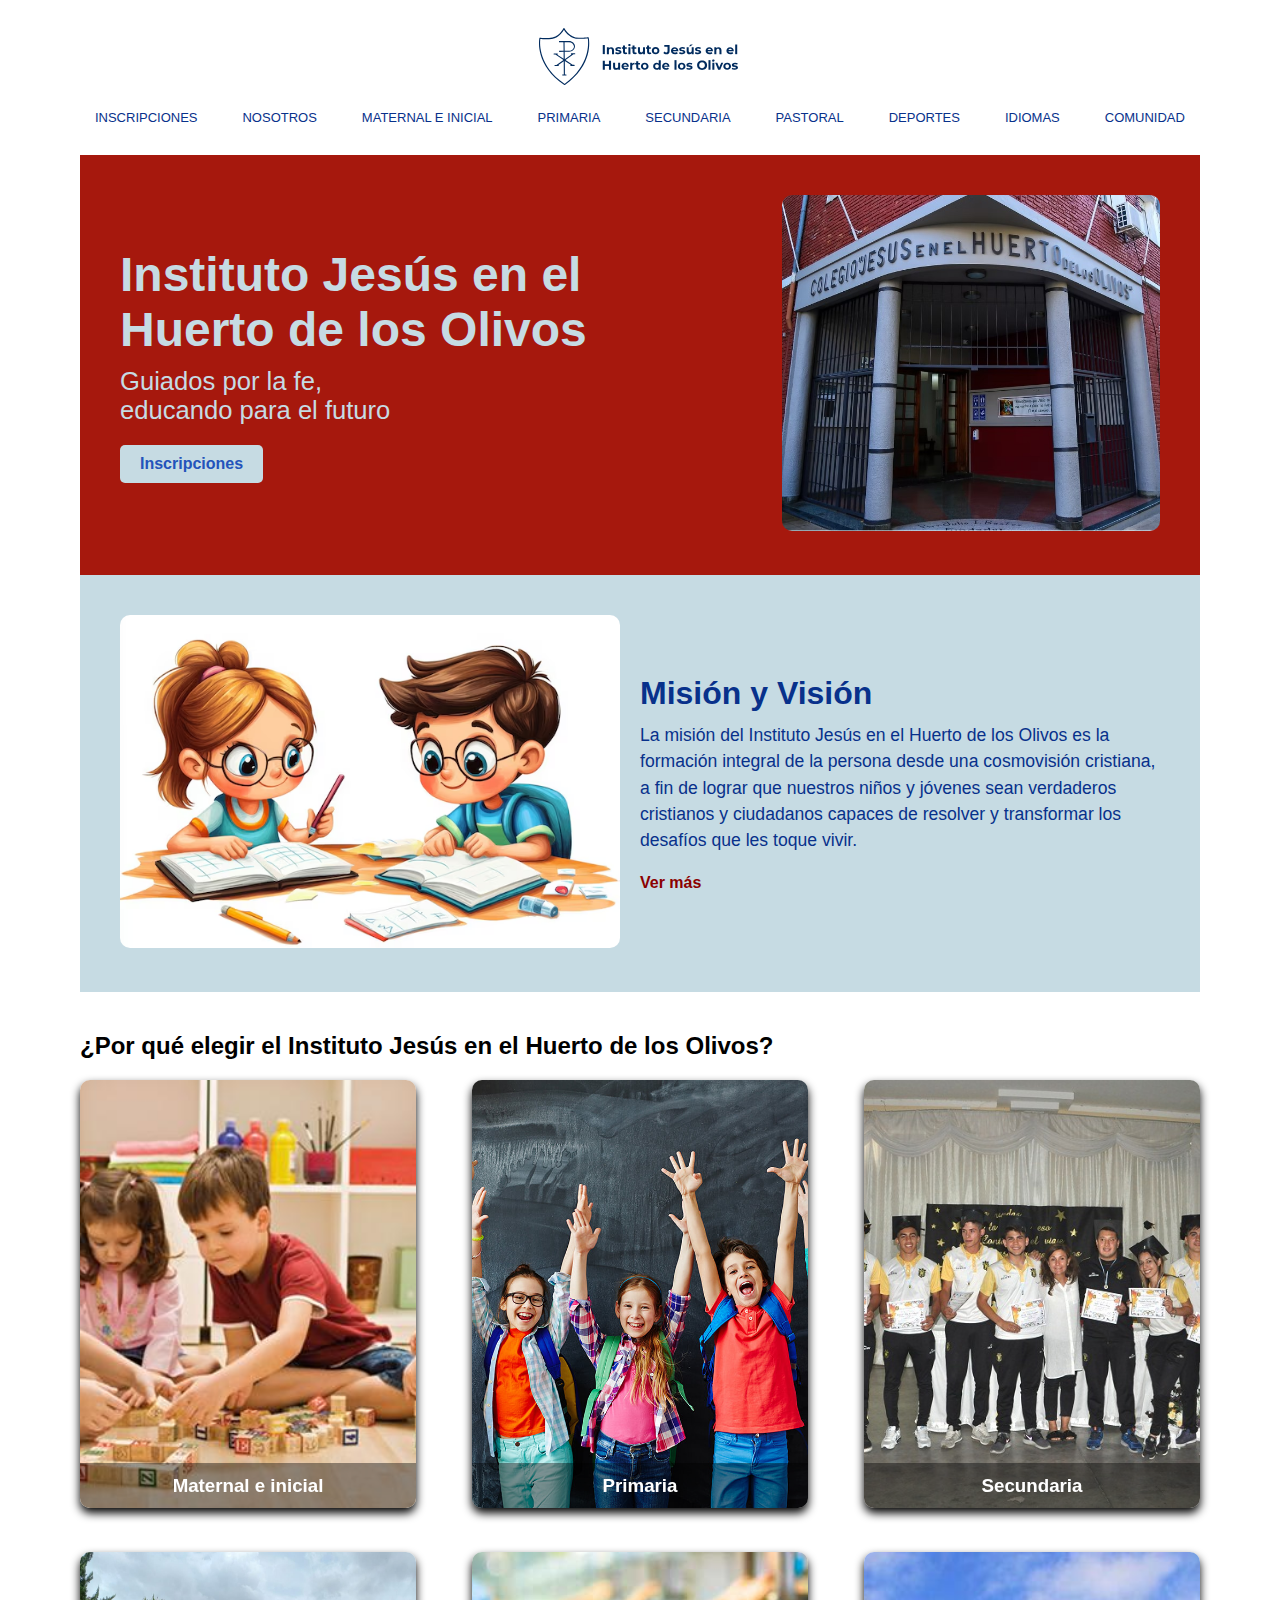
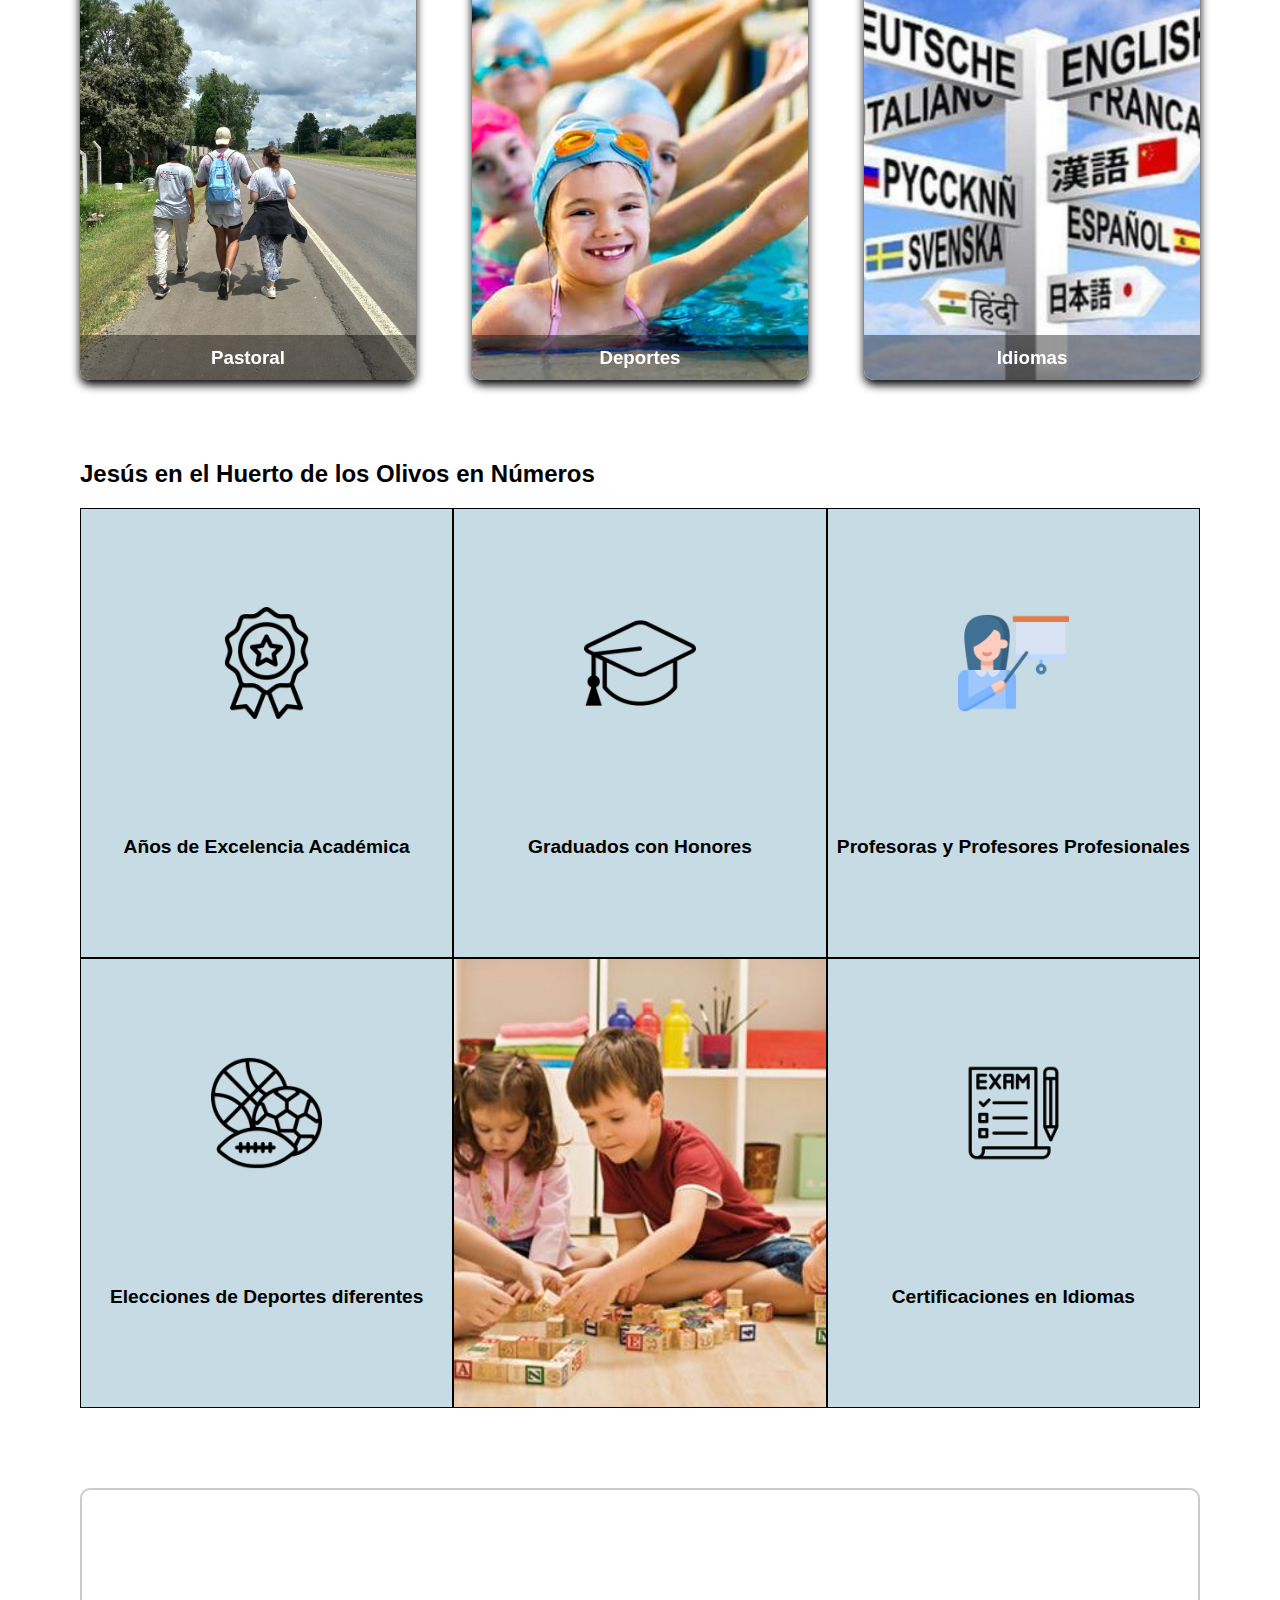
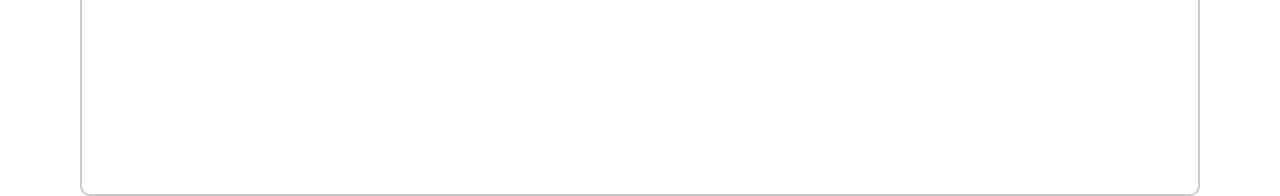
==== index.html @ 58299e85 "primer commit" ====
<!DOCTYPE html>
<html lang="en">
<head>
    <meta charset="UTF-8">
    <meta name="viewport" content="width=device-width, initial-scale=1.0">
    <title>Instituto JHO</title>
    <link rel="stylesheet" href="style.css">
</head>
<body>
    <header class="navbar">
        <div class="navbar__img">
            <img src="./img/jho_img.png" alt="Logo del instituto">
        </div>
        <ul class="navbar__list">
            <li class="navbar__item">Inscripciones</li>
            <li class="navbar__item">Nosotros</li>
            <li class="navbar__item">Maternal e Inicial</li>
            <li class="navbar__item">Primaria</li>
            <li class="navbar__item">Secundaria</li>
            <li class="navbar__item">Pastoral</li>
            <li class="navbar__item">Deportes</li>
            <li class="navbar__item">Idiomas</li>
            <li class="navbar__item">Comunidad</li>
        </ul>
    </header>

    <section class="presentacion">
        <div class="presentacion__contenido">
            <h1>Instituto Jesús en el Huerto de los Olivos</h1>
            <p>Guiados por la fe,
educando para el futuro</p>
            <button class="cta-button">Inscripciones</button>
        </div>
        <div class="presentacion__imagen">
            <img src="./img/esquina.jpg" alt="Entrada del instituto">
        </div>
    </section>

    <section class="mision-vision">
        <div class="mision-vision__imagen">
            <img src="./img/dos-ninos-estudiando-juntos-escritorio_1280516-40991.jpg" alt="Niños estudiando">
        </div>
        <div class="mision-vision__contenido">
            <h2>Misión y Visión</h2>
            <p>
                La misión del Instituto Jesús en el Huerto de los Olivos es la formación integral de la persona desde una cosmovisión cristiana, 
                a fin de lograr que nuestros niños y jóvenes sean verdaderos cristianos y ciudadanos capaces de resolver y transformar los desafíos 
                que les toque vivir.
            </p>
            <a href="#" class="cta-link">Ver más</a>
        </div>
    </section>

<section id="secciones">
    <h2>¿Por qué elegir el Instituto Jesús en el Huerto de los Olivos?</h2>
    <div class="grid">
        <div class="card">  
            <div class="face front"> 
                <img src="./img/ninos-jugando-1.jpg" alt="">
                <h3>Maternal e inicial</h3>
            </div>
            <div class="face back">
                <h3>Maternal e inicial</h3>
                <p>Nuestro objetivo es brindar oportunidades para el inicio del  desarrollo de  las capacidades individuales en cada uno de nuestros alumnos a partir de sus propias fortalezas y de la construcción del vínculo.</p>
                <div class="link_categorias">
                    <a href="#">Ver mas...</a>
                </div>
            </div>

        </div>
        <div class="card">
            <div class="face front"> 
                <img src="./img/chicos_primaria.png" alt="">
                <h3>Primaria</h3>
            </div>
            <div class="face back">
                <h3>Primaria</h3>
                <p>En esta etapa continuamos brindando una formación integral en la que los alumnos desarrollan habilidades específicas de la edad para avanzar en aprendizajes académicos, vivenciar los valores cristianos y crecer en habilidades sociales inherentes a una escuela inclusiva.</p>
                <div class="link_categorias">
                    <a href="#">Ver mas...</a>
                </div>
            </div>
            
        </div>
        <div class="card">
            <div class="face front"> 
                <img src="./img/chicos_secundaria.jpg" alt="">
                <h3>Secundaria</h3>
            </div>
            <div class="face back">
                <h3>Secundaria</h3>
                <p>Para alcanzar nuestro perfil de egresado desarrollamos en ellos competencias y habilidades socioemocionales que les permitan</p>
                <div class="link_categorias">
                    <a href="#">Ver mas...</a>
                </div>
            </div>
            
        </div>
        <div class="card">
            <div class="face front"> 
                <img src="./img/pastoral.jpg" alt="">
                <h3>Pastoral</h3>
            </div>
            <div class="face back">
                <h3>Pastoral</h3>
                <p>Creemos en un Colegio en clave Pastoral, esto significa que todo lo que realizamos en nuestra escuela está atravesado por una visión cristiana, dándole auténtica identidad evangelizadora, centrada en la persona de Jesús.</p>
                <div class="link_categorias">
                    <a href="#">Ver mas...</a>
                </div>
            </div>
            
        </div>
        <div class="card">
            <div class="face front"> 
                <img src="./img/natacion-ninos.jpg" alt="">
                <h3>Deportes</h3>
            </div>
            <div class="face back">
                <h3>Deportes</h3>
                <p>Habilidad motriz,
                    sano crecimiento, 
                    juego en equipo, 
                    valores deportivos y 
                    pensamiento estratégico, 
                    son parte de nuestra esencia, 
                    descubrilos…</p>
                    <div class="link_categorias">
                        <a href="#">Ver mas...</a>
                    </div>
            </div>
            
        </div>
        <div class="card">
            <div class="face front"> 
                <img src="./img/idiomas.jpg" alt="">
                <h3>Idiomas</h3>
            </div>
            <div class="face back">
                <h3>Idiomas</h3>
                <p>Conocé los diferentes idiomas y examenes para los que nos preparamos</p>
                <div class="link_categorias">
                    <a href="#">Ver mas...</a>
                </div>
            </div>
        </div>
</div>
</section>
<section class="en_numeros">
  <h2>Jesús en el Huerto de los Olivos en Números</h2>
    <div class="grid" id="grid__enNumeros">
        <div class="card enNumeros">
            <img src="./img/badge.png" alt="">
            <div class="contador_cantidad" data-cantidad-total="64">0</div>
            <p>Años de Excelencia Académica </p>
        </div>
        <div class="card enNumeros">
            <img src="./img/graduation-cap.png" alt="">
            <div class="contador_cantidad" data-cantidad-total="500">0</div>
            <p>Graduados con Honores</p>
        </div>
        <div class="card enNumeros">
            <img src="./img/female.png" alt="">
            <div class="contador_cantidad" data-cantidad-total="250">0</div>
            <p>Profesoras y Profesores Profesionales</p>
        </div>
        <div class="card enNumeros">
            <img src="./img/sports.png" alt="">
            <div class="contador_cantidad" data-cantidad-total="10">0</div>
            <p>Elecciones de Deportes diferentes</p>
        </div>
        <div class="card enNumeros">
            <img src="./img/ninos-jugando-1.jpg" alt="">
            <div class="contador_cantidad" data-cantidad-total="">0</div>
            <p></p>
        </div>
        <div class="card enNumeros">
            <img src="./img/exam.png" alt="">
            <div class="contador_cantidad" data-cantidad-total="7">0</div>
            <p>Certificaciones en Idiomas</p>
        </div>
    </div>
</section>
<section class="mapa">
    <div class="mapa__contenedor">
        <iframe 
        src="https://www.google.com/maps/embed?pb=!1m18!1m12!1m3!1d52614.11321780912!2d-58.591672258380136!3d-34.49319674685869!2m3!1f0!2f0!3f0!3m2!1i1024!2i768!4f13.1!3m3!1m2!1s0x95bcb13f97c48e1d%3A0x1fcf5f8fe3c28c0!2sInstituto%20Jes%C3%BAs%20en%20el%20Huerto%20de%20los%20Olivos!5e0!3m2!1ses!2sar!4v1733428138105!5m2!1ses!2sar&z=18" 
        width="600" 
        height="450" 
        style="border:0;" 
        allowfullscreen="" 
        loading="lazy" 
        referrerpolicy="no-referrer-when-downgrade">
    </iframe>
    
    </div>
</section>

<script src="script.js"></script>
</body>
</html>
---- style.css ----
/* Reset básico */
* {
    margin: 0;
    padding: 0;
    box-sizing: border-box;
}

html, body {
    font-family: Arial, sans-serif;
    width: 100%;
    height: 100%;
    padding: 10px 40px;
    background-color: white;
}

/* Navbar */
.navbar {
    display: flex;
    flex-direction: column;
}

.navbar__img{
    display: flex;
    align-items: center;
    justify-content: center;
}

.navbar__img img {
    max-width: 100%;
}

.navbar__list {
    display: flex;
    gap: 30px;
    list-style: none;
    margin-top: 10px;
    margin-bottom: 30px;
    justify-content:space-evenly;
}

.navbar__item {
    text-transform: uppercase;
    color: #08318b;
    cursor: pointer;
    font-weight: lighter;
    font-size: small;
}

/* Sección Presentación */
.presentacion {
    display: flex;
    align-items: center;
    text-wrap: pretty;
    justify-content: space-between;
    background-color: #a6180d; /* Rojo oscuro */
    color: #c6dbe3;
    padding: 40px;
    gap: 15%;
}

.presentacion__contenido {
    max-width: 50%;
    text-align: left;
}

.presentacion h1 {
    font-size: 3rem;
    margin-bottom: 10px;
}

.presentacion p {
    font-size: 1.6rem;
    margin-bottom: 20px;
    white-space: pre;
}

.cta-button {
    background-color: #c6dbe3;
    color: #2353bb;
    border: none;
    padding: 10px 20px;
    font-size: 1rem;
    font-weight:bolder;
    cursor: pointer;
    border-radius: 5px;
}

.presentacion__imagen img {
    max-width: 100%;
    height: auto;
    border-radius: 10px;
}

/* Sección Misión y Visión */
.mision-vision {
    display: flex;
    align-items: center;
    justify-content: space-between;
    background-color: #c6dbe3; /* Azul claro */
    padding: 40px;
    gap: 20px;
}

.mision-vision__imagen img {
    max-width: 100%;
    height: auto;
    border-radius: 10px;
}

.mision-vision__contenido {
    max-width: 50%;
    color: #08318b;
    text-align: left;
}

.mision-vision h2 {
    font-size: 2rem;
    margin-bottom: 10px;
}

.mision-vision p {
    font-size: 1.1rem;
    line-height: 1.5;
    margin-bottom: 20px;
}

.cta-link {
    color: #8b0000;
    text-decoration: none;
    font-weight: bold;
}



/*vamos a las secciones*/



#secciones{
    margin-top: 40px;
}
.grid{
    margin-top: 20px;
    display: grid;
    width: 100%;
    height: 100vh;
    grid-template-columns: 1fr 1fr 1fr;
    grid-template-rows: 1fr 1fr;
    gap: 5%;
    margin-bottom: 80px;
}
.card{
    position: relative;
    display: flex;
    flex-direction: column;
    justify-content: center;
    align-items: center;
    text-align: start;
    color: white;
    font-weight: bolder;
    gap: 4%;
}
.card .face{
    position: absolute;
    width: 100%;
    height: 100%;
    backface-visibility: hidden;
    border-radius: 10px;
    overflow: hidden;
    transition: .5s;
}
.card .front{
    transform: perspective(600px) rotateY(0deg);
    box-shadow: 0 5px 10px #000;
}

.card .front img{
    position: absolute;
    width: 100%;
    height: 100%;
    object-fit: cover;
}

.card .front h3{
    position: absolute;
    bottom: 0;
    width: 100%;
    height: 45px;
    line-height: 45px;
    color: #fff;
    background: rgba(0,0,0,.4);
    text-align: center;

}
.card .back{
    transform: perspective(600px) rotateY(180deg);
    background: #a6180d;
    padding: 15px;
    color: #f3f3f3;
    display: flex;
    flex-direction: column;
    justify-content: space-between;
    text-align: center;
    box-shadow: 0 5px 10px #000;
}

.card .back h3 {
    font-size: 30px;
    margin-top: 20px;
    letter-spacing: 2px;
}

.card .back p {
    letter-spacing: 1px;
} 

.card .back .link_categorias {
    border-top: solid 1px #f3f3f3;
    height: 50px;
    line-height: 50px;
}

.card .back .link_categorias a {
    color: #f3f3f3;
}

.card:hover .front {
    transform: perspective(600px) rotateY(180deg);
}

.card:hover .back {
    transform: perspective(600px) rotateY(360deg);
}




/*En Numeros*/



#grid__enNumeros{
    gap: 0;
}
.enNumeros{
    background-color:#c6dbe3;
    border: #000 solid 1px;
    text-align: center;
    color: black;
}
.enNumeros img{
 width: 30%;
}
.enNumeros div{
    font-size: 450%;
    font-weight: bolder;
}

.enNumeros p{
    font-size: 120%;
}
.enNumeros:nth-child(5) img{
    position: absolute;
    width: 100%;
    height: 100%;
    object-fit: cover;
}
.enNumeros:nth-child(5) div{
 display: none;
}

@keyframes aparecer{
    0%{
        opacity: 0;
        transform: translateY(100px);
    }
    100%{
        opacity: 1;
        transform: translateY(0);
    }
}
/* Oculta los elementos inicialmente */
.ocultar {
    opacity: 0;
    transform: translateY(50px);
    transition: opacity 0.5s ease, transform 0.5s ease;
}

/* Clase para activar la animación */
.animar {
    opacity: 1;
    transform: translateY(0);
}



/*UBICACION


*/
.mapa {
    text-align: center;
    margin: 50px 0;
}

.mapa__contenedor {
    width: 100%;
    margin: 0 auto;
    border: 2px solid #ccc; /* Bordes para mejor apariencia */
    border-radius: 10px; /* Bordes redondeados */
    overflow: hidden; /* Esconde partes fuera del marco */
}

.mapa__contenedor iframe {
    width: 100%; /* El iframe ocupa todo el ancho */
    height: 300px; /* Altura fija */
    border: none; /* Sin bordes adicionales */
}
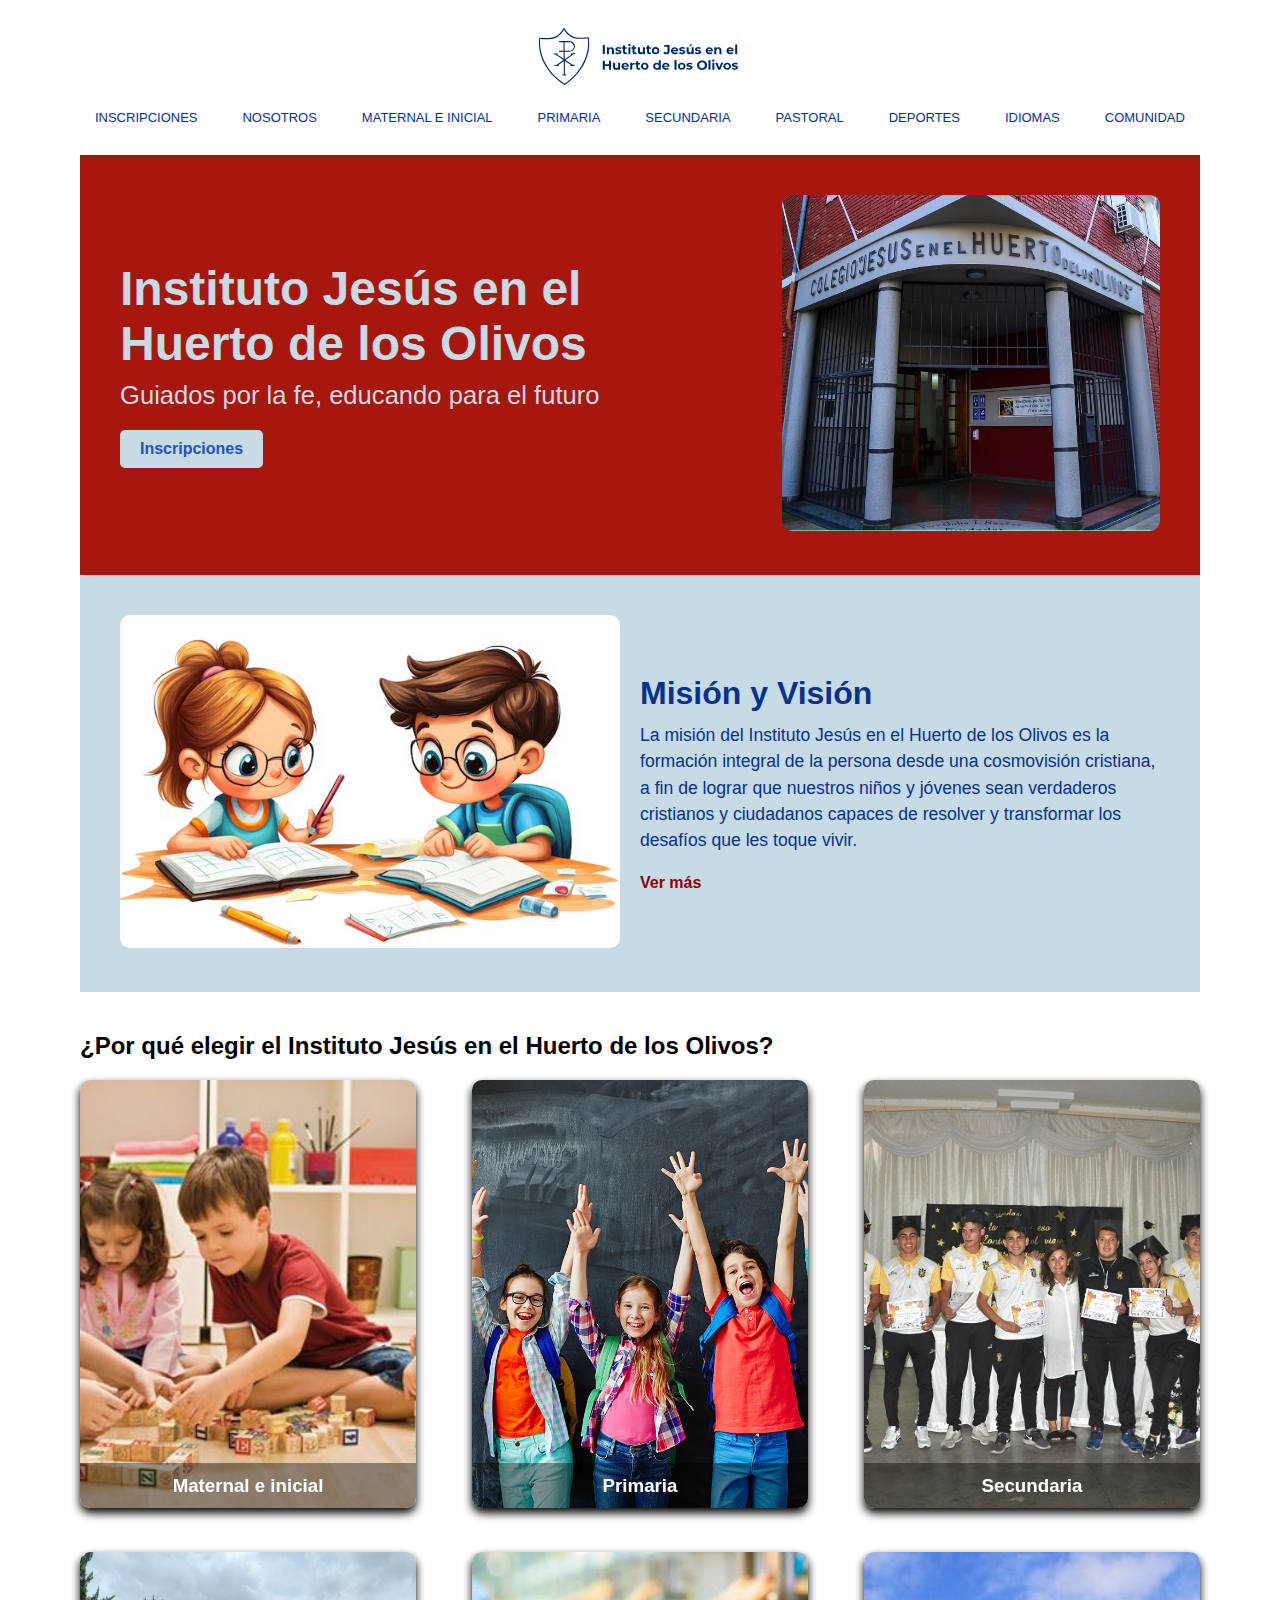
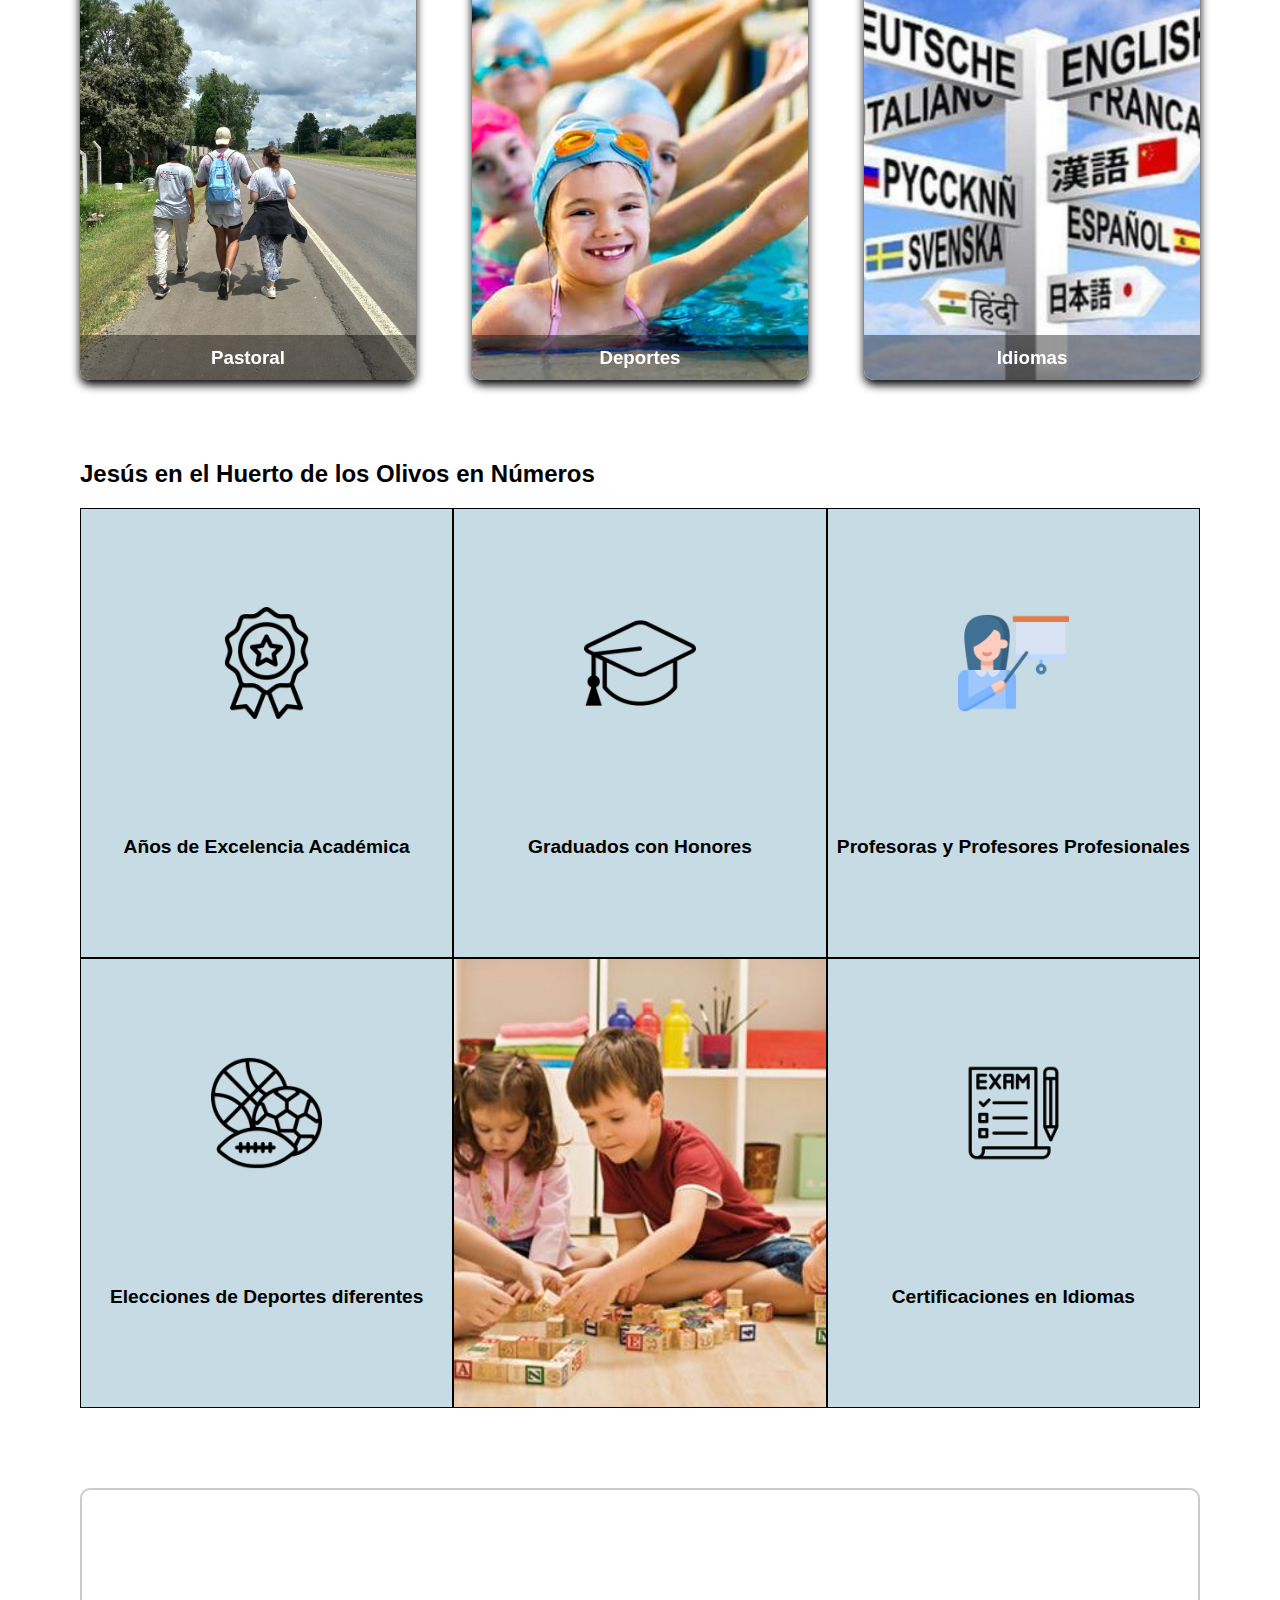
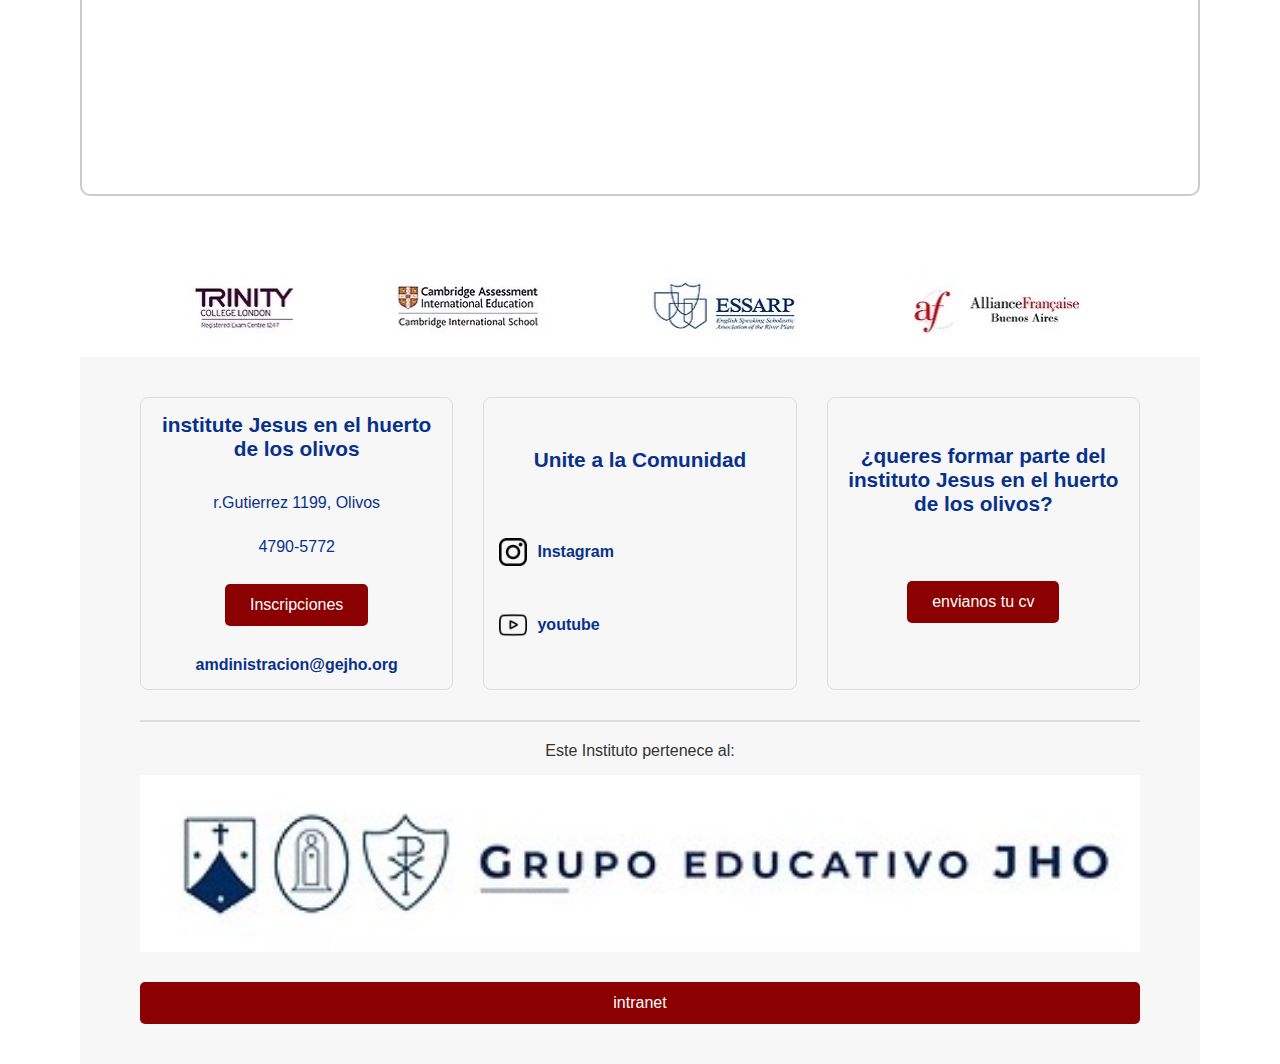
==== commit 43c68f4d: "primer commit" ====
--- a/index.html
+++ b/index.html
@@ -1,200 +1,250 @@
 <!DOCTYPE html>
 <html lang="en">
-<head>
-    <meta charset="UTF-8">
-    <meta name="viewport" content="width=device-width, initial-scale=1.0">
+  <head>
+    <meta charset="UTF-8" />
+    <meta name="viewport" content="width=device-width, initial-scale=1.0" />
     <title>Instituto JHO</title>
-    <link rel="stylesheet" href="style.css">
-</head>
-<body>
+    <link rel="stylesheet" href="style.css" />
+  </head>
+  <body>
     <header class="navbar">
-        <div class="navbar__img">
-            <img src="./img/jho_img.png" alt="Logo del instituto">
-        </div>
-        <ul class="navbar__list">
-            <li class="navbar__item">Inscripciones</li>
-            <li class="navbar__item">Nosotros</li>
-            <li class="navbar__item">Maternal e Inicial</li>
-            <li class="navbar__item">Primaria</li>
-            <li class="navbar__item">Secundaria</li>
-            <li class="navbar__item">Pastoral</li>
-            <li class="navbar__item">Deportes</li>
-            <li class="navbar__item">Idiomas</li>
-            <li class="navbar__item">Comunidad</li>
-        </ul>
+      <div class="navbar__img">
+        <img src="./img/jho_img.png" alt="Logo del instituto" />
+      </div>
+      <ul class="navbar__list">
+        <li class="navbar__item">Inscripciones</li>
+        <li class="navbar__item">Nosotros</li>
+        <li class="navbar__item">Maternal e Inicial</li>
+        <li class="navbar__item">Primaria</li>
+        <li class="navbar__item">Secundaria</li>
+        <li class="navbar__item">Pastoral</li>
+        <li class="navbar__item">Deportes</li>
+        <li class="navbar__item">Idiomas</li>
+        <li class="navbar__item">Comunidad</li>
+      </ul>
     </header>
 
     <section class="presentacion">
-        <div class="presentacion__contenido">
-            <h1>Instituto Jesús en el Huerto de los Olivos</h1>
-            <p>Guiados por la fe,
-educando para el futuro</p>
-            <button class="cta-button">Inscripciones</button>
-        </div>
-        <div class="presentacion__imagen">
-            <img src="./img/esquina.jpg" alt="Entrada del instituto">
-        </div>
+      <div class="presentacion__contenido">
+        <h1>Instituto Jesús en el Huerto de los Olivos</h1>
+        <p>Guiados por la fe, educando para el futuro</p>
+        <button class="cta-button">Inscripciones</button>
+      </div>
+      <div class="presentacion__imagen">
+        <img src="./img/esquina.jpg" alt="Entrada del instituto" />
+      </div>
     </section>
 
     <section class="mision-vision">
-        <div class="mision-vision__imagen">
-            <img src="./img/dos-ninos-estudiando-juntos-escritorio_1280516-40991.jpg" alt="Niños estudiando">
-        </div>
-        <div class="mision-vision__contenido">
-            <h2>Misión y Visión</h2>
-            <p>
-                La misión del Instituto Jesús en el Huerto de los Olivos es la formación integral de la persona desde una cosmovisión cristiana, 
-                a fin de lograr que nuestros niños y jóvenes sean verdaderos cristianos y ciudadanos capaces de resolver y transformar los desafíos 
-                que les toque vivir.
-            </p>
-            <a href="#" class="cta-link">Ver más</a>
-        </div>
+      <div class="mision-vision__imagen">
+        <img
+          src="./img/dos-ninos-estudiando-juntos-escritorio_1280516-40991.jpg"
+          alt="Niños estudiando"
+        />
+      </div>
+      <div class="mision-vision__contenido">
+        <h2>Misión y Visión</h2>
+        <p>
+          La misión del Instituto Jesús en el Huerto de los Olivos es la
+          formación integral de la persona desde una cosmovisión cristiana, a
+          fin de lograr que nuestros niños y jóvenes sean verdaderos cristianos
+          y ciudadanos capaces de resolver y transformar los desafíos que les
+          toque vivir.
+        </p>
+        <a href="#" class="cta-link">Ver más</a>
+      </div>
     </section>
 
-<section id="secciones">
-    <h2>¿Por qué elegir el Instituto Jesús en el Huerto de los Olivos?</h2>
-    <div class="grid">
-        <div class="card">  
-            <div class="face front"> 
-                <img src="./img/ninos-jugando-1.jpg" alt="">
-                <h3>Maternal e inicial</h3>
-            </div>
-            <div class="face back">
-                <h3>Maternal e inicial</h3>
-                <p>Nuestro objetivo es brindar oportunidades para el inicio del  desarrollo de  las capacidades individuales en cada uno de nuestros alumnos a partir de sus propias fortalezas y de la construcción del vínculo.</p>
-                <div class="link_categorias">
-                    <a href="#">Ver mas...</a>
-                </div>
-            </div>
-
-        </div>
-        <div class="card">
-            <div class="face front"> 
-                <img src="./img/chicos_primaria.png" alt="">
-                <h3>Primaria</h3>
-            </div>
-            <div class="face back">
-                <h3>Primaria</h3>
-                <p>En esta etapa continuamos brindando una formación integral en la que los alumnos desarrollan habilidades específicas de la edad para avanzar en aprendizajes académicos, vivenciar los valores cristianos y crecer en habilidades sociales inherentes a una escuela inclusiva.</p>
-                <div class="link_categorias">
-                    <a href="#">Ver mas...</a>
-                </div>
-            </div>
-            
-        </div>
-        <div class="card">
-            <div class="face front"> 
-                <img src="./img/chicos_secundaria.jpg" alt="">
-                <h3>Secundaria</h3>
-            </div>
-            <div class="face back">
-                <h3>Secundaria</h3>
-                <p>Para alcanzar nuestro perfil de egresado desarrollamos en ellos competencias y habilidades socioemocionales que les permitan</p>
-                <div class="link_categorias">
-                    <a href="#">Ver mas...</a>
-                </div>
-            </div>
-            
-        </div>
-        <div class="card">
-            <div class="face front"> 
-                <img src="./img/pastoral.jpg" alt="">
-                <h3>Pastoral</h3>
-            </div>
-            <div class="face back">
-                <h3>Pastoral</h3>
-                <p>Creemos en un Colegio en clave Pastoral, esto significa que todo lo que realizamos en nuestra escuela está atravesado por una visión cristiana, dándole auténtica identidad evangelizadora, centrada en la persona de Jesús.</p>
-                <div class="link_categorias">
-                    <a href="#">Ver mas...</a>
-                </div>
-            </div>
-            
-        </div>
-        <div class="card">
-            <div class="face front"> 
-                <img src="./img/natacion-ninos.jpg" alt="">
-                <h3>Deportes</h3>
-            </div>
-            <div class="face back">
-                <h3>Deportes</h3>
-                <p>Habilidad motriz,
-                    sano crecimiento, 
-                    juego en equipo, 
-                    valores deportivos y 
-                    pensamiento estratégico, 
-                    son parte de nuestra esencia, 
-                    descubrilos…</p>
-                    <div class="link_categorias">
-                        <a href="#">Ver mas...</a>
-                    </div>
-            </div>
-            
-        </div>
-        <div class="card">
-            <div class="face front"> 
-                <img src="./img/idiomas.jpg" alt="">
-                <h3>Idiomas</h3>
-            </div>
-            <div class="face back">
-                <h3>Idiomas</h3>
-                <p>Conocé los diferentes idiomas y examenes para los que nos preparamos</p>
-                <div class="link_categorias">
-                    <a href="#">Ver mas...</a>
-                </div>
-            </div>
-        </div>
-</div>
-</section>
-<section class="en_numeros">
-  <h2>Jesús en el Huerto de los Olivos en Números</h2>
-    <div class="grid" id="grid__enNumeros">
-        <div class="card enNumeros">
-            <img src="./img/badge.png" alt="">
-            <div class="contador_cantidad" data-cantidad-total="64">0</div>
-            <p>Años de Excelencia Académica </p>
-        </div>
-        <div class="card enNumeros">
-            <img src="./img/graduation-cap.png" alt="">
-            <div class="contador_cantidad" data-cantidad-total="500">0</div>
-            <p>Graduados con Honores</p>
-        </div>
-        <div class="card enNumeros">
-            <img src="./img/female.png" alt="">
-            <div class="contador_cantidad" data-cantidad-total="250">0</div>
-            <p>Profesoras y Profesores Profesionales</p>
-        </div>
-        <div class="card enNumeros">
-            <img src="./img/sports.png" alt="">
-            <div class="contador_cantidad" data-cantidad-total="10">0</div>
-            <p>Elecciones de Deportes diferentes</p>
-        </div>
-        <div class="card enNumeros">
-            <img src="./img/ninos-jugando-1.jpg" alt="">
-            <div class="contador_cantidad" data-cantidad-total="">0</div>
-            <p></p>
-        </div>
-        <div class="card enNumeros">
-            <img src="./img/exam.png" alt="">
-            <div class="contador_cantidad" data-cantidad-total="7">0</div>
-            <p>Certificaciones en Idiomas</p>
-        </div>
-    </div>
-</section>
-<section class="mapa">
-    <div class="mapa__contenedor">
-        <iframe 
-        src="https://www.google.com/maps/embed?pb=!1m18!1m12!1m3!1d52614.11321780912!2d-58.591672258380136!3d-34.49319674685869!2m3!1f0!2f0!3f0!3m2!1i1024!2i768!4f13.1!3m3!1m2!1s0x95bcb13f97c48e1d%3A0x1fcf5f8fe3c28c0!2sInstituto%20Jes%C3%BAs%20en%20el%20Huerto%20de%20los%20Olivos!5e0!3m2!1ses!2sar!4v1733428138105!5m2!1ses!2sar&z=18" 
-        width="600" 
-        height="450" 
-        style="border:0;" 
-        allowfullscreen="" 
-        loading="lazy" 
-        referrerpolicy="no-referrer-when-downgrade">
-    </iframe>
-    
-    </div>
-</section>
-
-<script src="script.js"></script>
-</body>
+    <section id="secciones">
+      <h2>¿Por qué elegir el Instituto Jesús en el Huerto de los Olivos?</h2>
+      <div class="grid">
+        <div class="card">
+          <div class="face front">
+            <img src="./img/ninos-jugando-1.jpg" alt="" />
+            <h3>Maternal e inicial</h3>
+          </div>
+          <div class="face back">
+            <h3>Maternal e inicial</h3>
+            <p>
+              Nuestro objetivo es brindar oportunidades para el inicio del
+              desarrollo de las capacidades individuales en cada uno de nuestros
+              alumnos a partir de sus propias fortalezas y de la construcción
+              del vínculo.
+            </p>
+            <div class="link_categorias">
+              <a href="#">Ver mas...</a>
+            </div>
+          </div>
+        </div>
+        <div class="card">
+          <div class="face front">
+            <img src="./img/chicos_primaria.png" alt="" />
+            <h3>Primaria</h3>
+          </div>
+          <div class="face back">
+            <h3>Primaria</h3>
+            <p>
+              En esta etapa continuamos brindando una formación integral en la
+              que los alumnos desarrollan habilidades específicas de la edad
+              para avanzar en aprendizajes académicos, vivenciar los valores
+              cristianos y crecer en habilidades sociales inherentes a una
+              escuela inclusiva.
+            </p>
+            <div class="link_categorias">
+              <a href="#">Ver mas...</a>
+            </div>
+          </div>
+        </div>
+        <div class="card">
+          <div class="face front">
+            <img src="./img/chicos_secundaria.jpg" alt="" />
+            <h3>Secundaria</h3>
+          </div>
+          <div class="face back">
+            <h3>Secundaria</h3>
+            <p>
+              Para alcanzar nuestro perfil de egresado desarrollamos en ellos
+              competencias y habilidades socioemocionales que les permitan
+            </p>
+            <div class="link_categorias">
+              <a href="#">Ver mas...</a>
+            </div>
+          </div>
+        </div>
+        <div class="card">
+          <div class="face front">
+            <img src="./img/pastoral.jpg" alt="" />
+            <h3>Pastoral</h3>
+          </div>
+          <div class="face back">
+            <h3>Pastoral</h3>
+            <p>
+              Creemos en un Colegio en clave Pastoral, esto significa que todo
+              lo que realizamos en nuestra escuela está atravesado por una
+              visión cristiana, dándole auténtica identidad evangelizadora,
+              centrada en la persona de Jesús.
+            </p>
+            <div class="link_categorias">
+              <a href="#">Ver mas...</a>
+            </div>
+          </div>
+        </div>
+        <div class="card">
+          <div class="face front">
+            <img src="./img/natacion-ninos.jpg" alt="" />
+            <h3>Deportes</h3>
+          </div>
+          <div class="face back">
+            <h3>Deportes</h3>
+            <p>
+              Habilidad motriz, sano crecimiento, juego en equipo, valores
+              deportivos y pensamiento estratégico, son parte de nuestra
+              esencia, descubrilos…
+            </p>
+            <div class="link_categorias">
+              <a href="#">Ver mas...</a>
+            </div>
+          </div>
+        </div>
+        <div class="card">
+          <div class="face front">
+            <img src="./img/idiomas.jpg" alt="" />
+            <h3>Idiomas</h3>
+          </div>
+          <div class="face back">
+            <h3>Idiomas</h3>
+            <p>
+              Conocé los diferentes idiomas y examenes para los que nos
+              preparamos
+            </p>
+            <div class="link_categorias">
+              <a href="#">Ver mas...</a>
+            </div>
+          </div>
+        </div>
+      </div>
+    </section>
+    <section class="en_numeros">
+      <h2>Jesús en el Huerto de los Olivos en Números</h2>
+      <div class="grid" id="grid__enNumeros">
+        <div class="card enNumeros">
+          <img src="./img/badge.png" alt="" />
+          <div class="contador_cantidad" data-cantidad-total="64">0</div>
+          <p>Años de Excelencia Académica</p>
+        </div>
+        <div class="card enNumeros">
+          <img src="./img/graduation-cap.png" alt="" />
+          <div class="contador_cantidad" data-cantidad-total="500">0</div>
+          <p>Graduados con Honores</p>
+        </div>
+        <div class="card enNumeros">
+          <img src="./img/female.png" alt="" />
+          <div class="contador_cantidad" data-cantidad-total="250">0</div>
+          <p>Profesoras y Profesores Profesionales</p>
+        </div>
+        <div class="card enNumeros">
+          <img src="./img/sports.png" alt="" />
+          <div class="contador_cantidad" data-cantidad-total="10">0</div>
+          <p>Elecciones de Deportes diferentes</p>
+        </div>
+        <div class="card enNumeros">
+          <img src="./img/ninos-jugando-1.jpg" alt="" />
+          <div class="contador_cantidad" data-cantidad-total="">0</div>
+          <p></p>
+        </div>
+        <div class="card enNumeros">
+          <img src="./img/exam.png" alt="" />
+          <div class="contador_cantidad" data-cantidad-total="7">0</div>
+          <p>Certificaciones en Idiomas</p>
+        </div>
+      </div>
+    </section>
+    <section class="mapa">
+      <div class="mapa__contenedor">
+        <iframe
+          src="https://www.google.com/maps/embed?pb=!1m18!1m12!1m3!1d52614.11321780912!2d-58.591672258380136!3d-34.49319674685869!2m3!1f0!2f0!3f0!3m2!1i1024!2i768!4f13.1!3m3!1m2!1s0x95bcb13f97c48e1d%3A0x1fcf5f8fe3c28c0!2sInstituto%20Jes%C3%BAs%20en%20el%20Huerto%20de%20los%20Olivos!5e0!3m2!1ses!2sar!4v1733428138105!5m2!1ses!2sar&z=18"
+          width="600"
+          height="450"
+          style="border: 0"
+          allowfullscreen=""
+          loading="lazy"
+          referrerpolicy="no-referrer-when-downgrade"
+        >
+        </iframe>
+      </div>
+    </section>
+    <section class="certificados">
+      <img src="./img/certificados__img.jpg" alt="" />
+    </section>
+    <footer>
+      <section class="nuestra__info">
+        <div class="informacion__contacto">
+          <h3>institute Jesus en el huerto de los olivos</h3>
+          <p>r.Gutierrez 1199, Olivos</p>
+          <p>4790-5772</p>
+          <button>Inscripciones</button>
+          <a href="#">amdinistracion@gejho.org</a>
+        </div>
+        <div class="comunidad">
+          <h3>Unite a la Comunidad</h3>
+          <a href="http://"
+            ><img src="./img/logotipo-de-instagram.png" alt="" /> Instagram</a
+          >
+          <a href="http://"><img src="./img/youtube.png" alt="" />youtube</a>
+        </div>
+        <div class="unirse_al_Gejho">
+          <h3>
+            ¿queres formar parte del instituto Jesus en el huerto de los olivos?
+          </h3>
+          <button>envianos tu cv</button>
+        </div>
+      </section>
+      <div class="intranet">
+        <p>Este Instituto pertenece al:</p>
+        <img src="./img/grupo_educativo.jpg" alt="" />
+        <button>intranet</button>
+      </div>
+    </footer>
+    <script src="script.js"></script>
+  </body>
 </html>
--- a/style.css
+++ b/style.css
@@ -1,318 +1,500 @@
 /* Reset básico */
 * {
-    margin: 0;
-    padding: 0;
-    box-sizing: border-box;
-}
-
-html, body {
-    font-family: Arial, sans-serif;
-    width: 100%;
-    height: 100%;
-    padding: 10px 40px;
-    background-color: white;
+  margin: 0;
+  padding: 0;
+  box-sizing: border-box;
+}
+
+html,
+body {
+  font-family: Arial, sans-serif;
+  width: 100%;
+  height: 100%;
+  padding: 10px 40px;
+  background-color: white;
 }
 
 /* Navbar */
 .navbar {
-    display: flex;
-    flex-direction: column;
-}
-
-.navbar__img{
-    display: flex;
-    align-items: center;
-    justify-content: center;
+  display: flex;
+  flex-direction: column;
+}
+
+.navbar__img {
+  display: flex;
+  align-items: center;
+  justify-content: center;
 }
 
 .navbar__img img {
-    max-width: 100%;
+  max-width: 100%;
 }
 
 .navbar__list {
-    display: flex;
-    gap: 30px;
-    list-style: none;
-    margin-top: 10px;
-    margin-bottom: 30px;
-    justify-content:space-evenly;
+  display: flex;
+  gap: 30px;
+  list-style: none;
+  margin-top: 10px;
+  margin-bottom: 30px;
+  justify-content: space-evenly;
 }
 
 .navbar__item {
-    text-transform: uppercase;
-    color: #08318b;
-    cursor: pointer;
-    font-weight: lighter;
-    font-size: small;
+  text-transform: uppercase;
+  color: #08318b;
+  cursor: pointer;
+  font-weight: lighter;
+  font-size: small;
 }
 
 /* Sección Presentación */
 .presentacion {
-    display: flex;
-    align-items: center;
-    text-wrap: pretty;
-    justify-content: space-between;
-    background-color: #a6180d; /* Rojo oscuro */
-    color: #c6dbe3;
-    padding: 40px;
-    gap: 15%;
+  display: flex;
+  align-items: center;
+  text-wrap: pretty;
+  justify-content: space-between;
+  background-color: #a6180d; /* Rojo oscuro */
+  color: #c6dbe3;
+  padding: 40px;
+  gap: 15%;
 }
 
 .presentacion__contenido {
-    max-width: 50%;
-    text-align: left;
+  max-width: 50%;
+  text-align: left;
 }
 
 .presentacion h1 {
-    font-size: 3rem;
-    margin-bottom: 10px;
+  font-size: 3rem;
+  margin-bottom: 10px;
 }
 
 .presentacion p {
-    font-size: 1.6rem;
-    margin-bottom: 20px;
-    white-space: pre;
+  font-size: 1.6rem;
+  margin-bottom: 20px;
+  white-space: pre;
 }
 
 .cta-button {
-    background-color: #c6dbe3;
-    color: #2353bb;
-    border: none;
-    padding: 10px 20px;
-    font-size: 1rem;
-    font-weight:bolder;
-    cursor: pointer;
-    border-radius: 5px;
+  background-color: #c6dbe3;
+  color: #2353bb;
+  border: none;
+  padding: 10px 20px;
+  font-size: 1rem;
+  font-weight: bolder;
+  cursor: pointer;
+  border-radius: 5px;
 }
 
 .presentacion__imagen img {
-    max-width: 100%;
-    height: auto;
-    border-radius: 10px;
+  max-width: 100%;
+  height: auto;
+  border-radius: 10px;
 }
 
 /* Sección Misión y Visión */
 .mision-vision {
-    display: flex;
-    align-items: center;
-    justify-content: space-between;
-    background-color: #c6dbe3; /* Azul claro */
-    padding: 40px;
-    gap: 20px;
+  display: flex;
+  align-items: center;
+  justify-content: space-between;
+  background-color: #c6dbe3; /* Azul claro */
+  padding: 40px;
+  gap: 20px;
 }
 
 .mision-vision__imagen img {
-    max-width: 100%;
-    height: auto;
-    border-radius: 10px;
+  max-width: 100%;
+  height: auto;
+  border-radius: 10px;
 }
 
 .mision-vision__contenido {
-    max-width: 50%;
-    color: #08318b;
-    text-align: left;
+  max-width: 50%;
+  color: #08318b;
+  text-align: left;
 }
 
 .mision-vision h2 {
-    font-size: 2rem;
-    margin-bottom: 10px;
+  font-size: 2rem;
+  margin-bottom: 10px;
 }
 
 .mision-vision p {
-    font-size: 1.1rem;
-    line-height: 1.5;
-    margin-bottom: 20px;
+  font-size: 1.1rem;
+  line-height: 1.5;
+  margin-bottom: 20px;
 }
 
 .cta-link {
-    color: #8b0000;
-    text-decoration: none;
-    font-weight: bold;
-}
-
-
+  color: #8b0000;
+  text-decoration: none;
+  font-weight: bold;
+}
 
 /*vamos a las secciones*/
 
-
-
-#secciones{
-    margin-top: 40px;
-}
-.grid{
-    margin-top: 20px;
-    display: grid;
-    width: 100%;
-    height: 100vh;
-    grid-template-columns: 1fr 1fr 1fr;
-    grid-template-rows: 1fr 1fr;
-    gap: 5%;
-    margin-bottom: 80px;
-}
-.card{
-    position: relative;
-    display: flex;
-    flex-direction: column;
-    justify-content: center;
-    align-items: center;
-    text-align: start;
-    color: white;
-    font-weight: bolder;
-    gap: 4%;
-}
-.card .face{
-    position: absolute;
-    width: 100%;
-    height: 100%;
-    backface-visibility: hidden;
-    border-radius: 10px;
-    overflow: hidden;
-    transition: .5s;
-}
-.card .front{
-    transform: perspective(600px) rotateY(0deg);
-    box-shadow: 0 5px 10px #000;
-}
-
-.card .front img{
-    position: absolute;
-    width: 100%;
-    height: 100%;
-    object-fit: cover;
-}
-
-.card .front h3{
-    position: absolute;
-    bottom: 0;
-    width: 100%;
-    height: 45px;
-    line-height: 45px;
-    color: #fff;
-    background: rgba(0,0,0,.4);
-    text-align: center;
-
-}
-.card .back{
-    transform: perspective(600px) rotateY(180deg);
-    background: #a6180d;
-    padding: 15px;
-    color: #f3f3f3;
-    display: flex;
-    flex-direction: column;
-    justify-content: space-between;
-    text-align: center;
-    box-shadow: 0 5px 10px #000;
+#secciones {
+  margin-top: 40px;
+}
+.grid {
+  margin-top: 20px;
+  display: grid;
+  width: 100%;
+  height: 100vh;
+  grid-template-columns: 1fr 1fr 1fr;
+  grid-template-rows: 1fr 1fr;
+  gap: 5%;
+  margin-bottom: 80px;
+}
+.card {
+  position: relative;
+  display: flex;
+  flex-direction: column;
+  justify-content: center;
+  align-items: center;
+  text-align: start;
+  color: white;
+  font-weight: bolder;
+  gap: 4%;
+}
+.card .face {
+  position: absolute;
+  width: 100%;
+  height: 100%;
+  backface-visibility: hidden;
+  border-radius: 10px;
+  overflow: hidden;
+  transition: 0.5s;
+}
+.card .front {
+  transform: perspective(600px) rotateY(0deg);
+  box-shadow: 0 5px 10px #000;
+}
+
+.card .front img {
+  position: absolute;
+  width: 100%;
+  height: 100%;
+  object-fit: cover;
+}
+
+.card .front h3 {
+  position: absolute;
+  bottom: 0;
+  width: 100%;
+  height: 45px;
+  line-height: 45px;
+  color: #fff;
+  background: rgba(0, 0, 0, 0.4);
+  text-align: center;
+}
+.card .back {
+  transform: perspective(600px) rotateY(180deg);
+  background: #a6180d;
+  padding: 15px;
+  color: #f3f3f3;
+  display: flex;
+  flex-direction: column;
+  justify-content: space-between;
+  text-align: center;
+  box-shadow: 0 5px 10px #000;
 }
 
 .card .back h3 {
-    font-size: 30px;
-    margin-top: 20px;
-    letter-spacing: 2px;
+  font-size: 30px;
+  margin-top: 20px;
+  letter-spacing: 2px;
 }
 
 .card .back p {
-    letter-spacing: 1px;
-} 
+  letter-spacing: 1px;
+}
 
 .card .back .link_categorias {
-    border-top: solid 1px #f3f3f3;
-    height: 50px;
-    line-height: 50px;
+  border-top: solid 1px #f3f3f3;
+  height: 50px;
+  line-height: 50px;
 }
 
 .card .back .link_categorias a {
-    color: #f3f3f3;
+  color: #f3f3f3;
 }
 
 .card:hover .front {
-    transform: perspective(600px) rotateY(180deg);
+  transform: perspective(600px) rotateY(180deg);
 }
 
 .card:hover .back {
-    transform: perspective(600px) rotateY(360deg);
-}
-
-
-
+  transform: perspective(600px) rotateY(360deg);
+}
 
 /*En Numeros*/
 
-
-
-#grid__enNumeros{
-    gap: 0;
-}
-.enNumeros{
-    background-color:#c6dbe3;
-    border: #000 solid 1px;
-    text-align: center;
-    color: black;
-}
-.enNumeros img{
- width: 30%;
-}
-.enNumeros div{
-    font-size: 450%;
-    font-weight: bolder;
-}
-
-.enNumeros p{
-    font-size: 120%;
-}
-.enNumeros:nth-child(5) img{
-    position: absolute;
-    width: 100%;
-    height: 100%;
-    object-fit: cover;
-}
-.enNumeros:nth-child(5) div{
- display: none;
-}
-
-@keyframes aparecer{
-    0%{
-        opacity: 0;
-        transform: translateY(100px);
-    }
-    100%{
-        opacity: 1;
-        transform: translateY(0);
-    }
+#grid__enNumeros {
+  gap: 0;
+}
+.enNumeros {
+  background-color: #c6dbe3;
+  border: #000 solid 1px;
+  text-align: center;
+  color: black;
+}
+.enNumeros img {
+  width: 30%;
+}
+.enNumeros div {
+  font-size: 450%;
+  font-weight: bolder;
+}
+
+.enNumeros p {
+  font-size: 120%;
+}
+.enNumeros:nth-child(5) img {
+  position: absolute;
+  width: 100%;
+  height: 100%;
+  object-fit: cover;
+}
+.enNumeros:nth-child(5) div {
+  display: none;
+}
+
+@keyframes aparecer {
+  0% {
+    opacity: 0;
+    transform: translateY(100px);
+  }
+  100% {
+    opacity: 1;
+    transform: translateY(0);
+  }
 }
 /* Oculta los elementos inicialmente */
 .ocultar {
-    opacity: 0;
-    transform: translateY(50px);
-    transition: opacity 0.5s ease, transform 0.5s ease;
+  opacity: 0;
+  transform: translateY(50px);
+  transition: opacity 0.5s ease, transform 0.5s ease;
 }
 
 /* Clase para activar la animación */
 .animar {
-    opacity: 1;
-    transform: translateY(0);
-}
-
-
+  opacity: 1;
+  transform: translateY(0);
+}
 
 /*UBICACION
-
-
-*/
+  
+  
+  */
 .mapa {
-    text-align: center;
-    margin: 50px 0;
+  text-align: center;
+  margin: 50px 0;
 }
 
 .mapa__contenedor {
-    width: 100%;
-    margin: 0 auto;
-    border: 2px solid #ccc; /* Bordes para mejor apariencia */
-    border-radius: 10px; /* Bordes redondeados */
-    overflow: hidden; /* Esconde partes fuera del marco */
+  width: 100%;
+  margin: 0 auto;
+  border: 2px solid #ccc; /* Bordes para mejor apariencia */
+  border-radius: 10px; /* Bordes redondeados */
+  overflow: hidden; /* Esconde partes fuera del marco */
 }
 
 .mapa__contenedor iframe {
-    width: 100%; /* El iframe ocupa todo el ancho */
-    height: 300px; /* Altura fija */
-    border: none; /* Sin bordes adicionales */
-}
+  width: 100%; /* El iframe ocupa todo el ancho */
+  height: 300px; /* Altura fija */
+  border: none; /* Sin bordes adicionales */
+}
+
+/*CERTIFICADOS*/
+
+.certificados {
+  display: flex;
+  width: 100%;
+  align-items: center;
+  justify-content: center;
+}
+
+.certificados img {
+  width: 100%;
+  max-width: 900px;
+}
+
+/* NUESTRA INFO */
+
+/* General Footer Styling */
+footer {
+  background-color: #f7f7f7;
+  color: #333;
+  font-family: "Arial", sans-serif;
+  padding: 40px 60px; /* Aumentado para un mejor espaciado general */
+}
+
+.nuestra__info {
+  display: grid;
+  width: 100%;
+  grid-template-columns: repeat(
+    auto-fit,
+    minmax(200px, 1fr)
+  ); /* Ajustado para columnas más amplias */
+  gap: 30px; /* Más espacio entre las secciones */
+  margin-bottom: 30px;
+}
+
+.informacion__contacto,
+.comunidad,
+.unirse_al_Gejho {
+  display: flex;
+  flex-direction: column;
+  justify-content: space-evenly;
+  align-items: center;
+  text-align: center;
+  padding: 15px; /* Espaciado interno añadido */
+  border: 1px solid #ddd; /* Opcional: agrega un borde para separar secciones */
+  border-radius: 8px; /* Bordes redondeados */
+}
+
+.nuestra__info h3 {
+  margin-bottom: 20px;
+  font-size: 1.3rem;
+  color: #08318b;
+  font-weight: bold;
+}
+
+.nuestra__info p {
+  color: #08318b;
+  margin: 10px 0;
+  font-size: 1rem; /* Texto ligeramente más grande */
+  line-height: 1.5; /* Mejor legibilidad */
+}
+
+.nuestra__info a {
+  color: #08318b;
+  text-decoration: none;
+  font-weight: bold;
+}
+
+.nuestra__info a:hover {
+  text-decoration: underline;
+}
+
+/* Buttons Styling */
+.nuestra__info button {
+  background-color: #8b0000;
+  color: white;
+  border: none;
+  border-radius: 5px;
+  padding: 12px 25px; /* Botones más grandes */
+  cursor: pointer;
+  font-size: 1rem;
+  margin-top: 15px; /* Más espacio entre elementos */
+  transition: background-color 0.3s ease, transform 0.2s ease; /* Añadido efecto suave */
+}
+.intranet button {
+  background-color: #8b0000;
+  color: white;
+  border: none;
+  border-radius: 5px;
+  padding: 12px 25px; /* Botones más grandes */
+  cursor: pointer;
+  font-size: 1rem;
+  margin-top: 15px; /* Más espacio entre elementos */
+  transition: background-color 0.3s ease, transform 0.2s ease; /* Añadido efecto suave */
+}
+
+.nuestra__info button:hover {
+  background-color: #a6180d;
+  transform: scale(1.05); /* Ligero aumento en hover */
+}
+.comunidad img {
+  width: 10%;
+}
+.comunidad img :first-child {
+  width: 2%;
+}
+.comunidad a {
+  display: flex;
+  align-items: center;
+  gap: 10px;
+}
+.comunidad a:hover {
+  text-decoration: underline;
+}
+.intranet button:hover {
+  background-color: #a6180d;
+  transform: scale(1.05); /* Ligero aumento en hover */
+}
+
+/* Intranet Section */
+.intranet {
+  display: flex;
+  flex-direction: column;
+  text-align: center;
+  padding-top: 20px;
+  border-top: 2px solid #ddd;
+}
+
+.intranet img {
+  width: 100%;
+  margin: 15px 0; /* Más espacio debajo de la imagen */
+}
+
+/* Responsive Design */
+@media (max-width: 768px) {
+  .nuestra__info {
+    grid-template-columns: 1fr;
+  }
+
+  .nuestra__info button {
+    width: 90%;
+  }
+}
+/* Espaciado adicional entre el botón y el correo electrónico */
+.nuestra__info button {
+  background-color: #8b0000;
+  color: white;
+  border: none;
+  border-radius: 5px;
+  padding: 12px 25px;
+  cursor: pointer;
+  font-size: 1rem;
+  margin-top: 15px;
+  margin-bottom: 20px; /* Añadido margen inferior para separar del correo */
+  transition: background-color 0.3s ease, transform 0.2s ease;
+}
+
+.nuestra__info a {
+  color: #08318b;
+  text-decoration: none;
+  font-weight: bold;
+  margin-top: 10px; /* Por si hay otros enlaces */
+}
+
+.nuestra__info a:hover {
+  text-decoration: underline;
+}
+
+/*MEDIA QUERY*/
+
+@media (max-width: 958px) {
+  .nuestra__info {
+    grid-template-columns: 1fr 1fr;
+    grid-row: 2fr;
+  }
+  .unirse_al_Gejho {
+    grid-column: 1/3;
+  }
+}
+
+/* Responsive Design */
+@media (max-width: 768px) {
+  .nuestra__info {
+    grid-template-columns: 1fr;
+  }
+  .unirse_al_Gejho {
+    grid-column: 1/1;
+  }
+  .nuestra__info button {
+    width: 90%;
+  }
+}
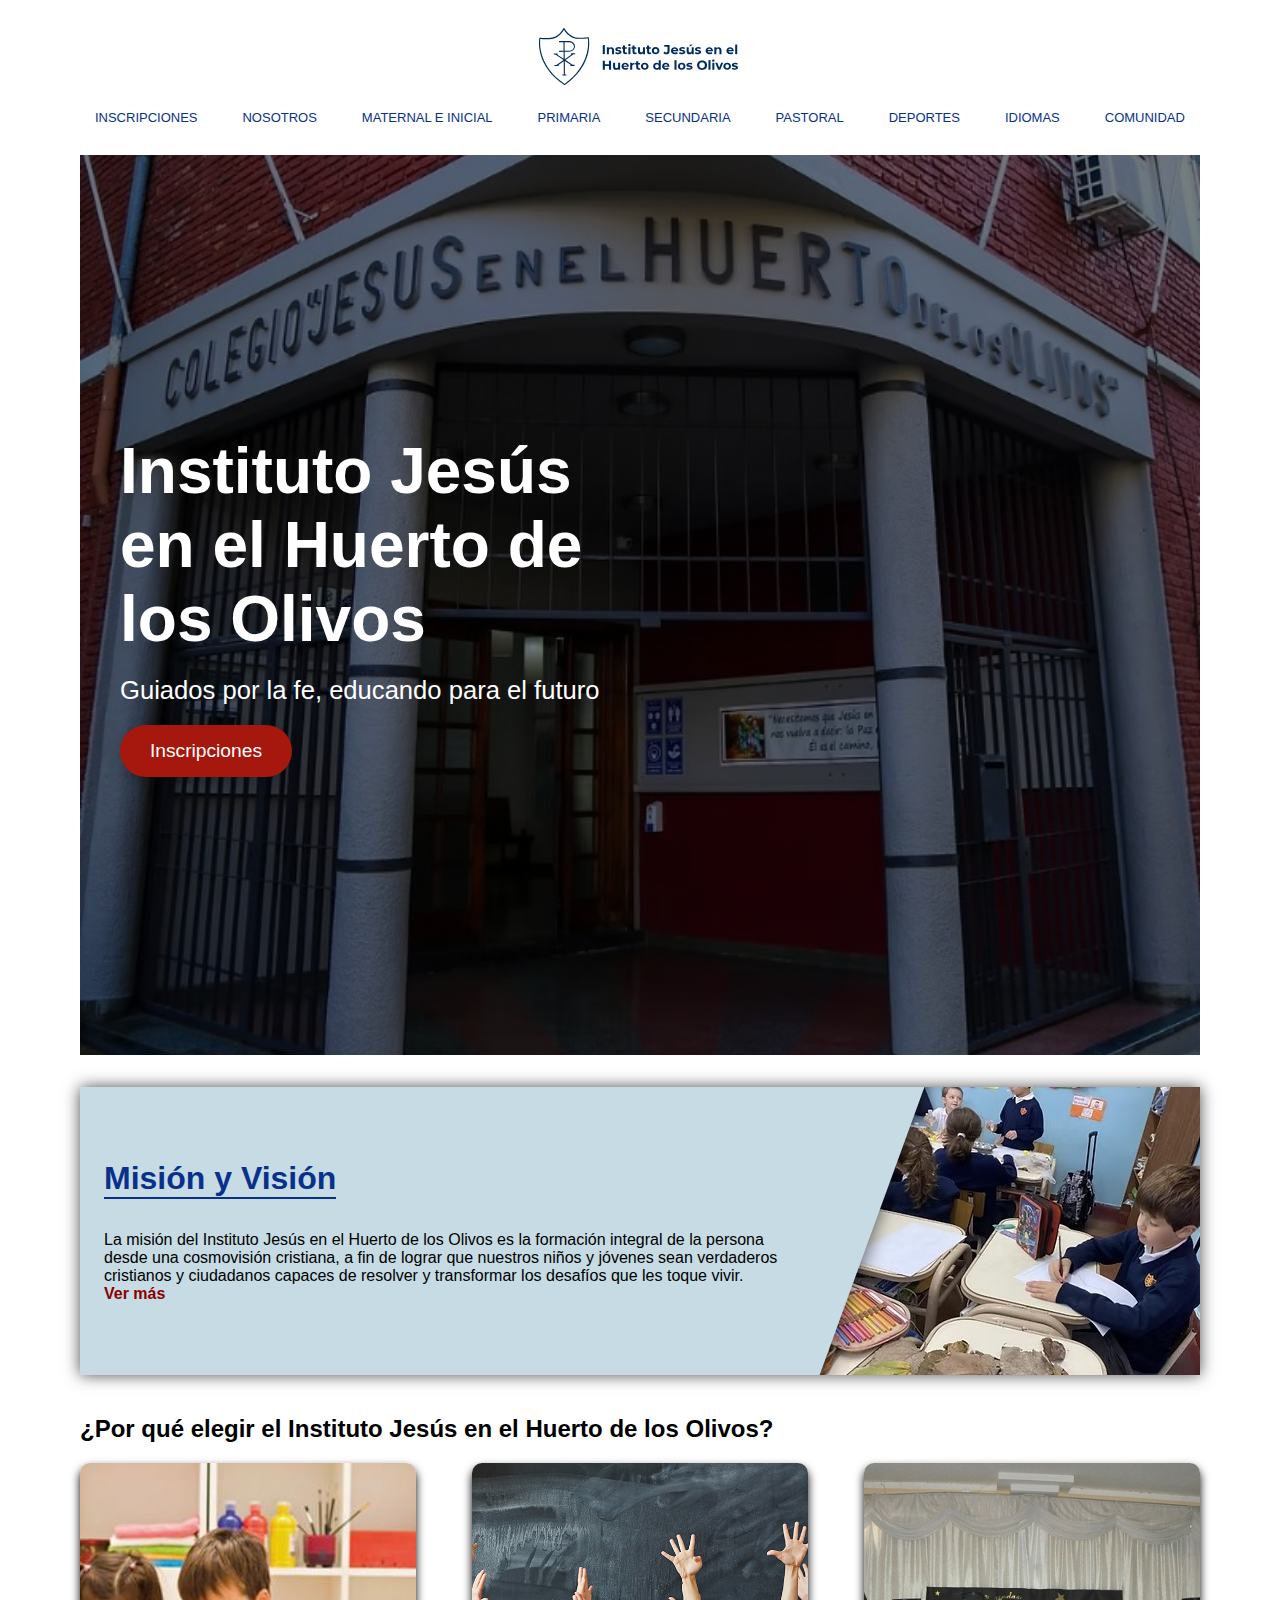
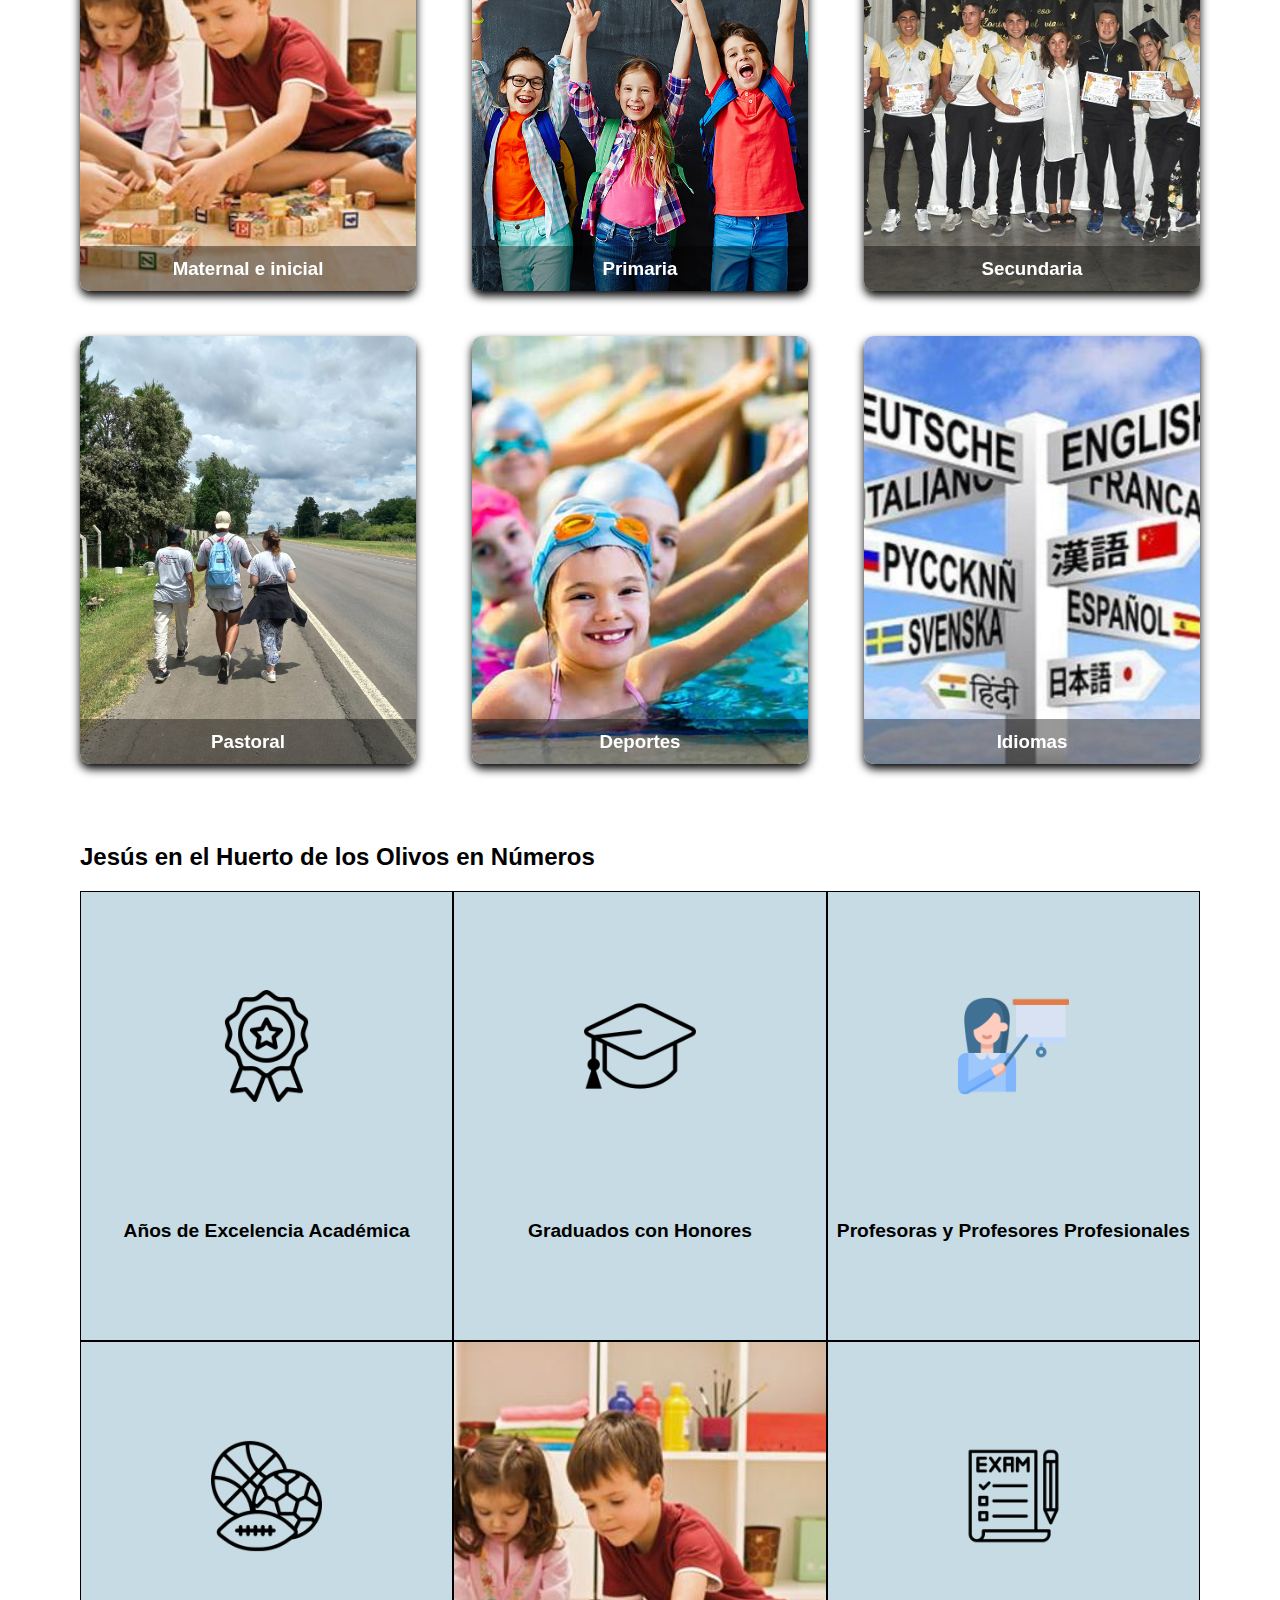
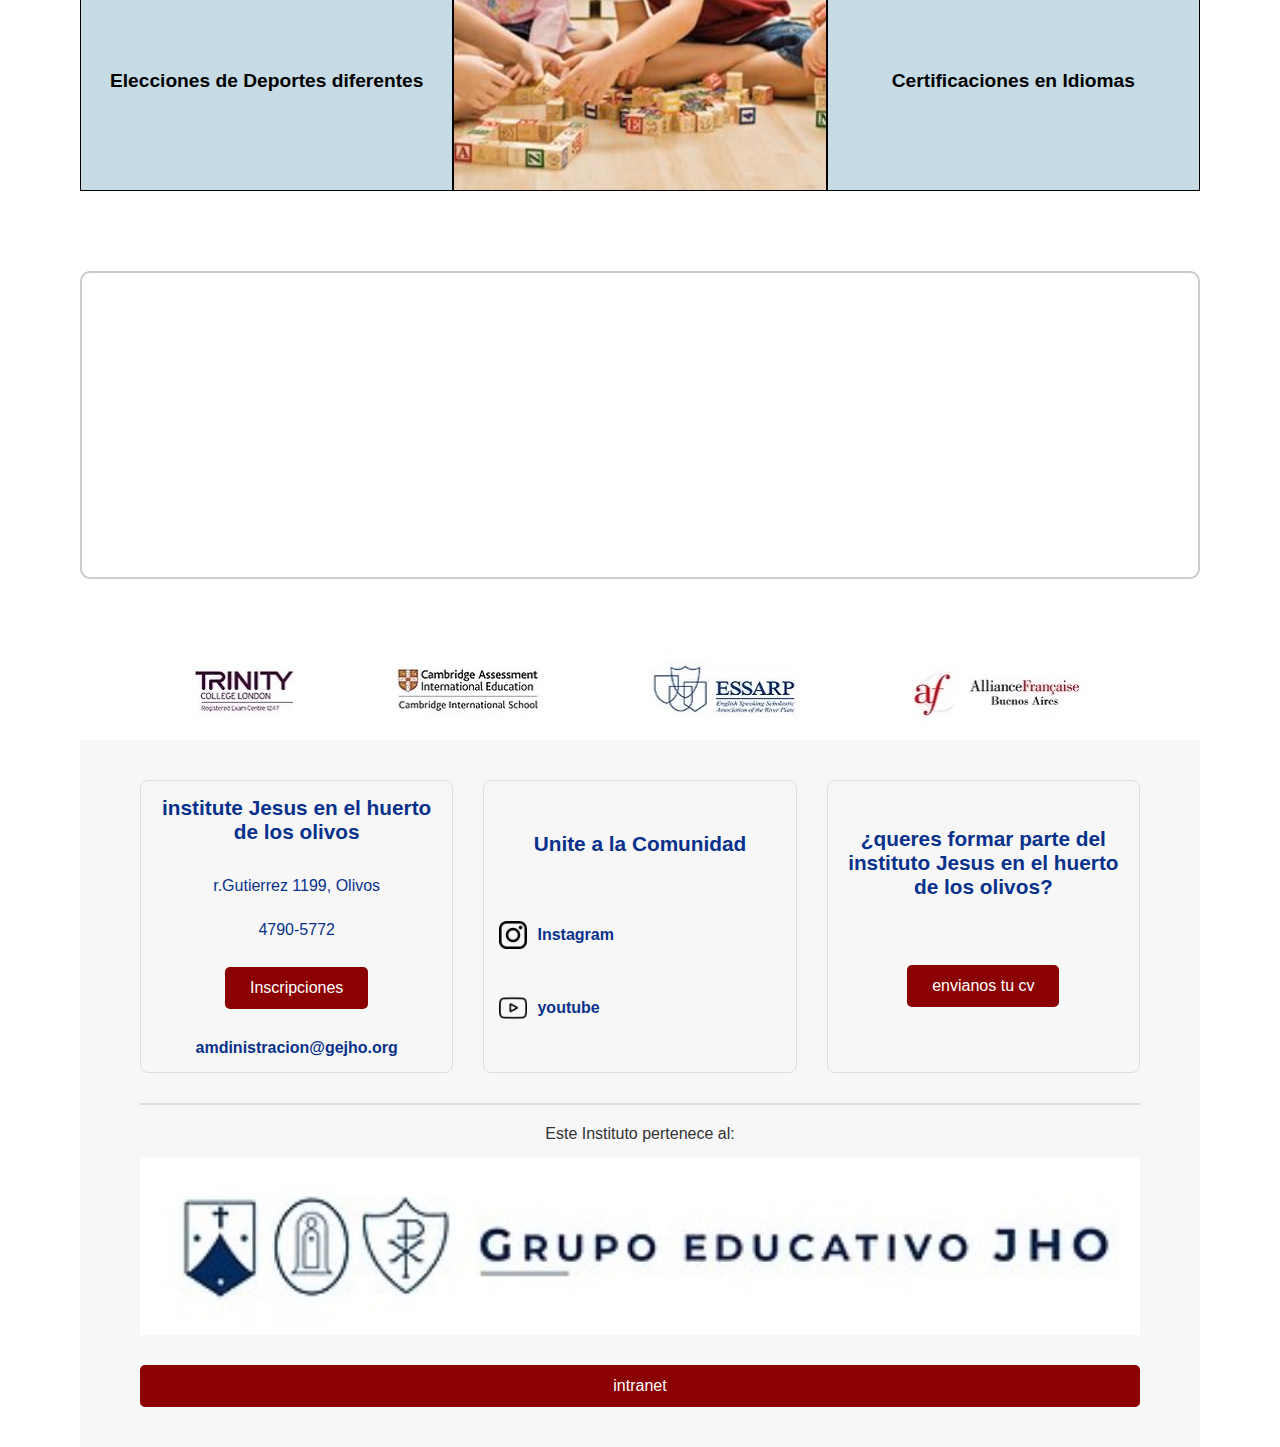
==== commit c660f63c: "responsive X3" ====
--- a/index.html
+++ b/index.html
@@ -30,18 +30,9 @@
         <p>Guiados por la fe, educando para el futuro</p>
         <button class="cta-button">Inscripciones</button>
       </div>
-      <div class="presentacion__imagen">
-        <img src="./img/esquina.jpg" alt="Entrada del instituto" />
-      </div>
     </section>
 
     <section class="mision-vision">
-      <div class="mision-vision__imagen">
-        <img
-          src="./img/dos-ninos-estudiando-juntos-escritorio_1280516-40991.jpg"
-          alt="Niños estudiando"
-        />
-      </div>
       <div class="mision-vision__contenido">
         <h2>Misión y Visión</h2>
         <p>
@@ -53,6 +44,12 @@
         </p>
         <a href="#" class="cta-link">Ver más</a>
       </div>
+      <div class="mision-vision__imagen">
+        <img
+          src="./img/dos-ninos-estudiando-juntos-escritorio_1280516-40991.jpg"
+          alt="Niños estudiando"
+      />
+    </div>
     </section>
 
     <section id="secciones">
--- a/style.css
+++ b/style.css
@@ -34,6 +34,7 @@
   display: flex;
   gap: 30px;
   list-style: none;
+  flex-wrap: wrap;
   margin-top: 10px;
   margin-bottom: 30px;
   justify-content: space-evenly;
@@ -46,15 +47,22 @@
   font-weight: lighter;
   font-size: small;
 }
-
+.navbar__item:hover {
+  color: #a6180d; /* Cambia el color al rojo oscuro al pasar el cursor */
+  text-decoration: underline; /* Opcional: subraya el texto */
+  transition: color 0.3s ease; /* Añade una transición suave */
+}
 /* Sección Presentación */
 .presentacion {
   display: flex;
+  height: 100vh;
   align-items: center;
-  text-wrap: pretty;
+  text-wrap: wrap;
   justify-content: space-between;
-  background-color: #a6180d; /* Rojo oscuro */
-  color: #c6dbe3;
+  background: linear-gradient(to right,rgba(0, 0, 0, 0.5),rgba(0,0,0,0.5)),url(./img/esquina.jpg);
+  color: white;
+  background-size: cover;
+  background-position: center;
   padding: 40px;
   gap: 15%;
 }
@@ -65,8 +73,9 @@
 }
 
 .presentacion h1 {
-  font-size: 3rem;
-  margin-bottom: 10px;
+  font-size: 4rem; /* Título más grande */
+  font-weight: bold;
+  margin: 0 0 20px;
 }
 
 .presentacion p {
@@ -76,14 +85,18 @@
 }
 
 .cta-button {
-  background-color: #c6dbe3;
-  color: #2353bb;
+  background-color: #a6180d; /* Color llamativo */
+  color: white;
   border: none;
-  padding: 10px 20px;
-  font-size: 1rem;
-  font-weight: bolder;
-  cursor: pointer;
-  border-radius: 5px;
+  padding: 15px 30px;
+  font-size: 1.2rem;
+  border-radius: 30px;
+  box-shadow: 0 5px 15px rgba(0, 0, 0, 0.2);
+  transition: all 0.3s ease;
+}
+.cta-button:hover {
+  background-color: #8b0000;
+  transform: scale(1.05);
 }
 
 .presentacion__imagen img {
@@ -92,37 +105,68 @@
   border-radius: 10px;
 }
 
+.presentacion__contenido {
+  animation: fadeInUp 1.5s ease-in-out;
+}
+@keyframes fadeInUp {
+  from {
+      opacity: 0;
+      transform: translateY(50px);
+  }
+  to {
+      opacity: 1;
+      transform: translateY(0);
+  }
+}
+
 /* Sección Misión y Visión */
 .mision-vision {
-  display: flex;
-  align-items: center;
-  justify-content: space-between;
-  background-color: #c6dbe3; /* Azul claro */
-  padding: 40px;
-  gap: 20px;
-}
-
-.mision-vision__imagen img {
-  max-width: 100%;
-  height: auto;
-  border-radius: 10px;
-}
+color: black;
+display: flex;
+width: 100%;
+align-items: center;
+justify-content: center;
+background: #c6dbe3; /* Azul claro */
+margin: 2em 0;
+box-shadow: 0 0 15px rgba(0,0,0,0.7);
+}
+
 
 .mision-vision__contenido {
-  max-width: 50%;
+padding: 1.5em;
+width: 65%;
+display: flex;
+justify-content: space-evenly;
+align-items: flex-start;
+flex-direction: column;
+}
+.mision-vision__imagen {
+  width: 35%;
+  height: 18em;
+  position: relative;
+  overflow: hidden;
+  margin-left: auto; /* Añade margen izquierdo automático */
+  margin-right: 0;   /* Asegura que no haya margen derecho */
+}
+
+.mision-vision__imagen::before {
+content: "";
+position: absolute;
+left: -6.1em;
+top: 50%;
+transform: translateY(-50%) rotate(20deg);
+background-color:#c6dbe3;
+width: 40%;
+height: 140%;
+box-shadow: 0 0 20px rgba(0,0,0,0.7);
+}
+.mision-vision__contenido h2 {
+  font-size: 2rem;
+  margin-bottom: 1em;
   color: #08318b;
-  text-align: left;
-}
-
-.mision-vision h2 {
-  font-size: 2rem;
-  margin-bottom: 10px;
-}
-
-.mision-vision p {
-  font-size: 1.1rem;
-  line-height: 1.5;
-  margin-bottom: 20px;
+  text-align: center;
+  border-bottom: 2px solid #08318b;
+  display: inline-block;
 }
 
 .cta-link {
@@ -476,7 +520,50 @@
 
 /*MEDIA QUERY*/
 
-@media (max-width: 958px) {
+@media (max-width: 1000px) {
+  .navbar__list {
+    display: grid; /* Activamos Grid */
+    grid-template-rows: repeat(2, auto); /* Creamos dos filas dinámicas */
+    grid-template-columns: repeat(
+      5,
+      1fr
+    ); /* Distribuimos elementos en hasta 5 columnas */
+    justify-items: center; /* Centramos cada elemento dentro de su celda */
+    gap: 10px; /* Espaciado entre los elementos */
+  }
+  .navbar__item {
+    font-size: 0.9rem; /* Ajusta el tamaño de la fuente */
+    white-space: nowrap; /* Evita que las palabras se dividan en varias líneas */
+  }
+
+  .mision-vision__contenido {
+    padding: 1.5em;
+    width: 50%;
+    display: flex;
+    justify-content: space-evenly;
+    align-items: flex-start;
+    flex-direction: column;
+    }
+    .mision-vision__imagen {
+      width: 50%;
+      height: 18em;
+      position: relative;
+      overflow: hidden;
+      margin-left: auto; /* Añade margen izquierdo automático */
+      margin-right: 0;   /* Asegura que no haya margen derecho */
+    }
+
+  .grid {
+    margin-top: 20px;
+    display: grid;
+    width: 100%;
+    height: 150vh;
+    grid-template-columns: 1fr 1fr;
+    grid-template-rows: 1fr 1fr 1fr;
+    gap: 5%;
+    margin-bottom: 80px;
+  }
+
   .nuestra__info {
     grid-template-columns: 1fr 1fr;
     grid-row: 2fr;
@@ -487,9 +574,45 @@
 }
 
 /* Responsive Design */
-@media (max-width: 768px) {
+@media (max-width: 675px) {
+  .mision-vision{
+    display: flex;
+    width: 100%;
+    flex-direction: column;
+  }
+  .mision-vision__imagen{
+    display: flex;
+    width: 100%;
+  } 
+  mision-vision__imagen::before{
+    content: none;
+  }
+  .mision-vision__contenido{
+    width: 100%;
+  }
+  .mision-vision__imagen img{
+    width: auto;
+    margin-bottom: 0;
+    margin-top: auto;
+    margin-left: auto;
+    margin-right: 0;
+  }
+
+  .grid {
+    margin-top: 20px;
+    display: grid;
+    width: 100%;
+    height: 2400px;
+    grid-template-columns: 1fr;
+    grid-template-rows: 1fr 1fr 1fr 1fr 1fr 1fr;
+    gap: 2%;
+    margin-bottom: 80px;
+  }
+
+  
   .nuestra__info {
     grid-template-columns: 1fr;
+    justify-content: center;
   }
   .unirse_al_Gejho {
     grid-column: 1/1;
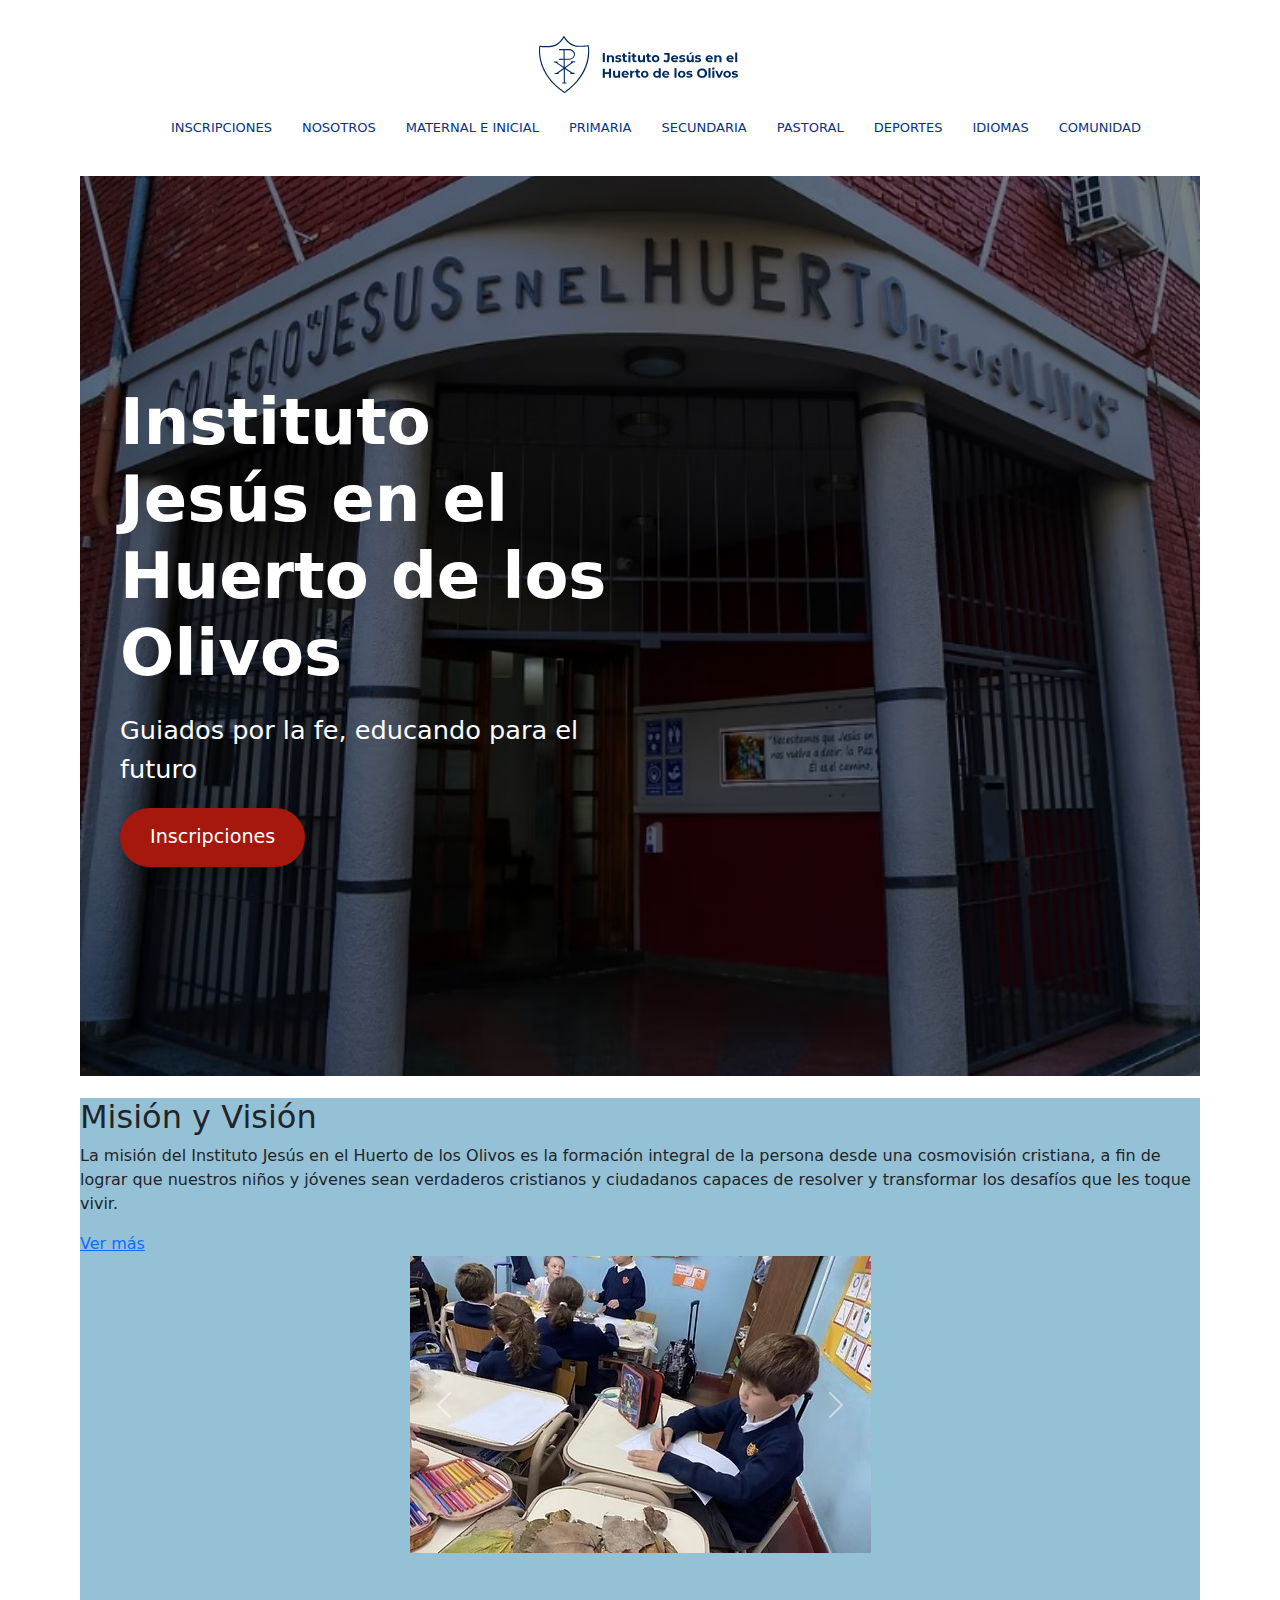
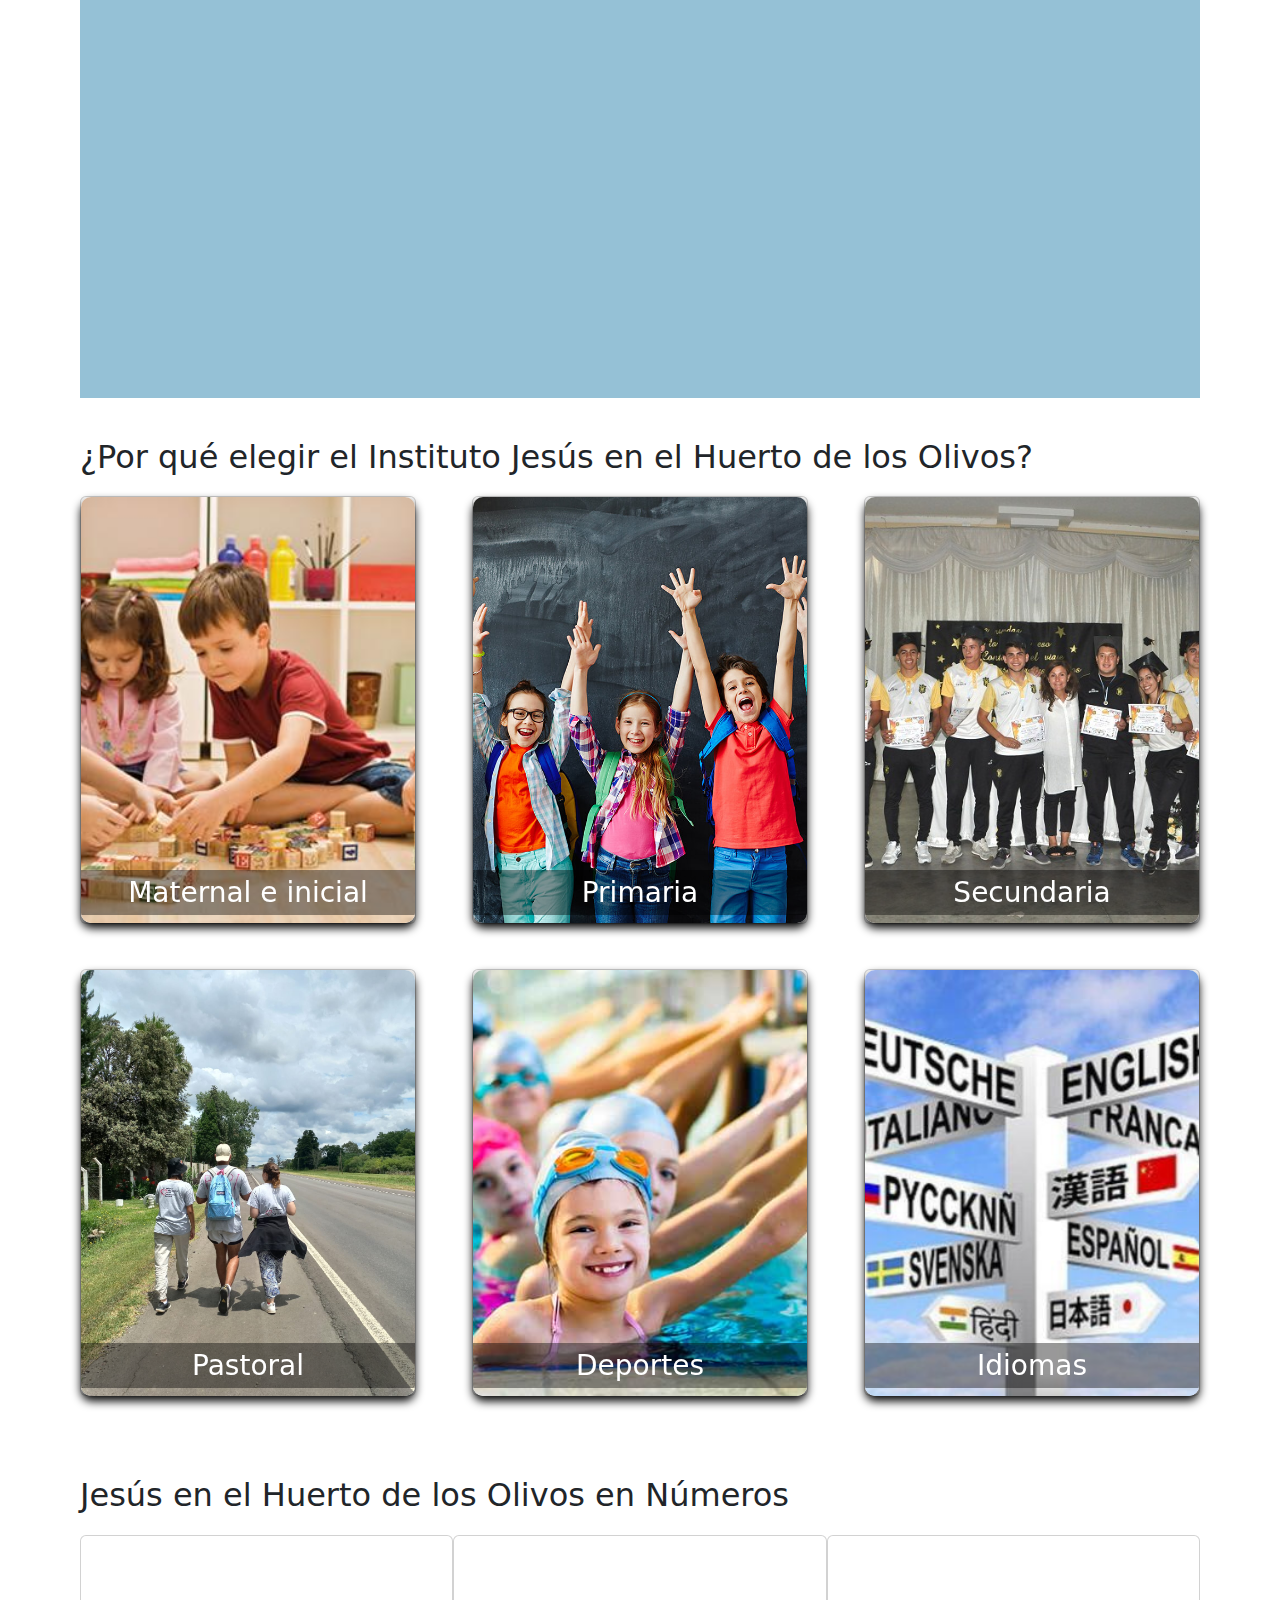
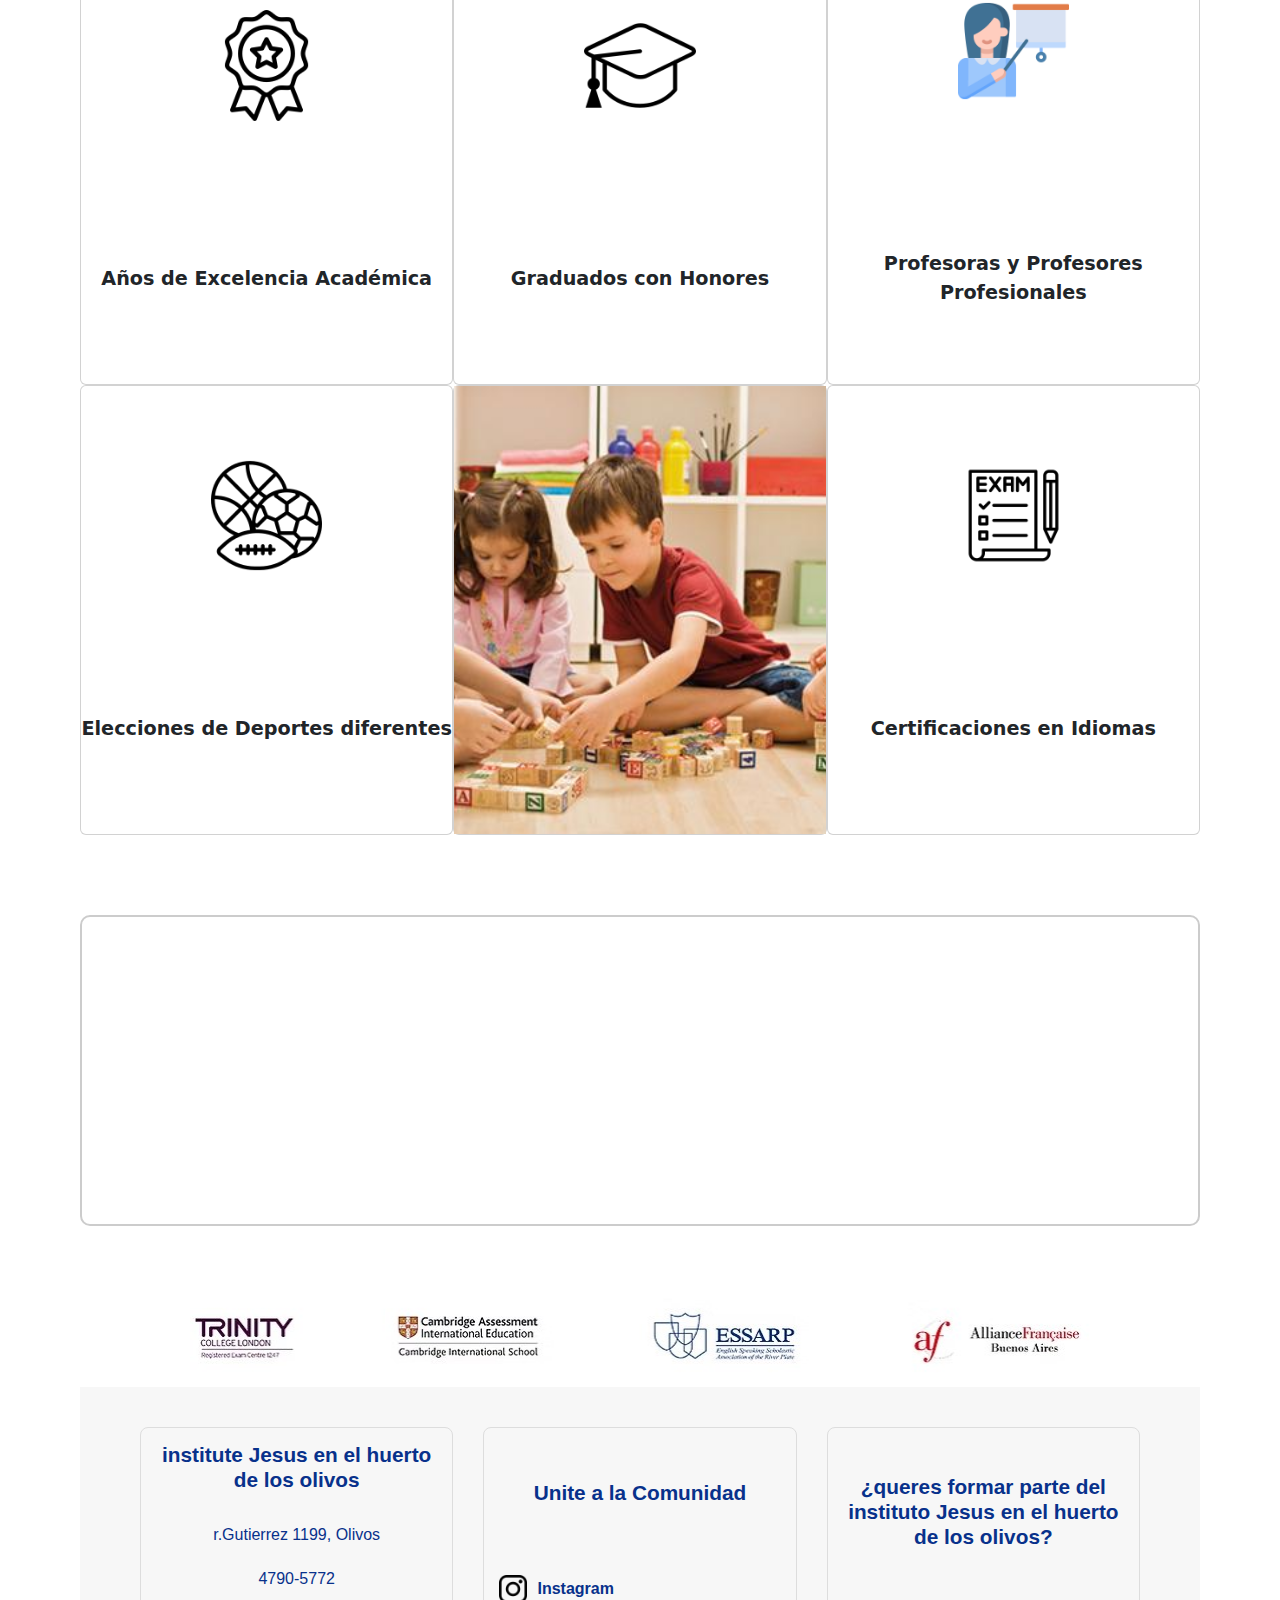
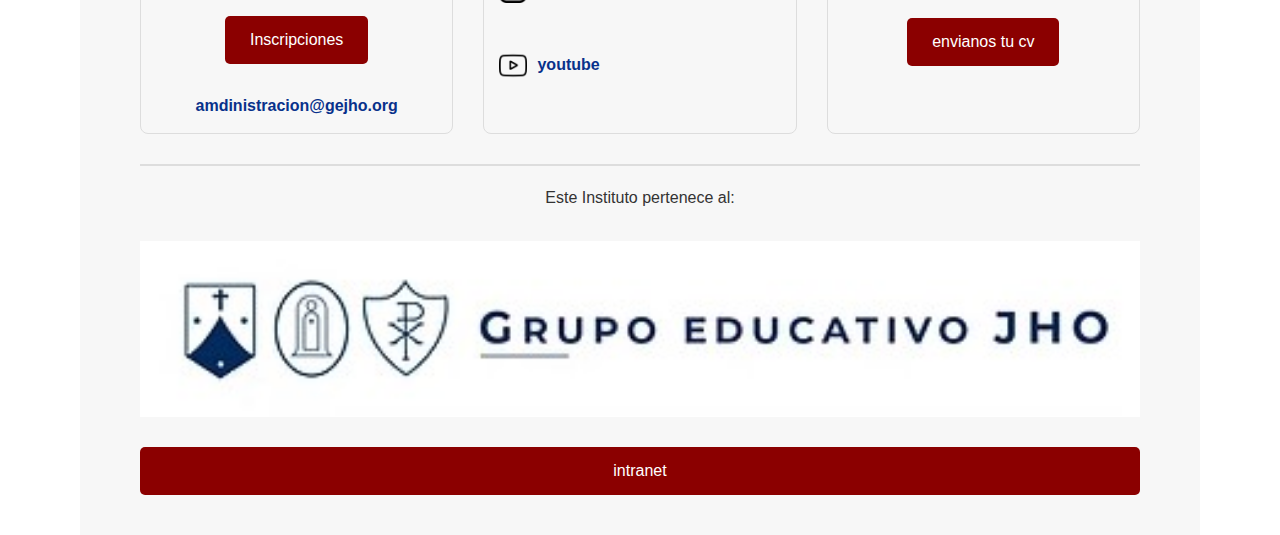
==== commit 9f3fad66: "se agrego el carrusell pero hay que terminarlo" ====
--- a/index.html
+++ b/index.html
@@ -5,23 +5,32 @@
     <meta name="viewport" content="width=device-width, initial-scale=1.0" />
     <title>Instituto JHO</title>
     <link rel="stylesheet" href="style.css" />
+    <link href="https://cdn.jsdelivr.net/npm/bootstrap@5.3.3/dist/css/bootstrap.min.css" rel="stylesheet" integrity="sha384-QWTKZyjpPEjISv5WaRU9OFeRpok6YctnYmDr5pNlyT2bRjXh0JMhjY6hW+ALEwIH" crossorigin="anonymous">
   </head>
   <body>
     <header class="navbar">
       <div class="navbar__img">
         <img src="./img/jho_img.png" alt="Logo del instituto" />
       </div>
-      <ul class="navbar__list">
-        <li class="navbar__item">Inscripciones</li>
-        <li class="navbar__item">Nosotros</li>
-        <li class="navbar__item">Maternal e Inicial</li>
-        <li class="navbar__item">Primaria</li>
-        <li class="navbar__item">Secundaria</li>
-        <li class="navbar__item">Pastoral</li>
-        <li class="navbar__item">Deportes</li>
-        <li class="navbar__item">Idiomas</li>
-        <li class="navbar__item">Comunidad</li>
-      </ul>
+      <div class="navbar_complete">
+        <input type="checkbox" id="menu-toggle">
+        <label for="menu-toggle" class="menu-icon">
+          <div class="line"></div>
+          <div class="line"></div>
+          <div class="line"></div>
+        </label>
+        <ul class="navbar__list">
+          <li class="navbar__item">Inscripciones</li>
+          <li class="navbar__item">Nosotros</li>
+          <li class="navbar__item">Maternal e Inicial</li>
+          <li class="navbar__item">Primaria</li>
+          <li class="navbar__item">Secundaria</li>
+          <li class="navbar__item">Pastoral</li>
+          <li class="navbar__item">Deportes</li>
+          <li class="navbar__item">Idiomas</li>
+          <li class="navbar__item">Comunidad</li>
+        </ul>
+      </div>
     </header>
 
     <section class="presentacion">
@@ -45,10 +54,27 @@
         <a href="#" class="cta-link">Ver más</a>
       </div>
       <div class="mision-vision__imagen">
-        <img
-          src="./img/dos-ninos-estudiando-juntos-escritorio_1280516-40991.jpg"
-          alt="Niños estudiando"
-      />
+        <div id="carouselExample" class="carousel slide">
+          <div class="carousel-inner">
+            <div class="carousel-item active">
+              <img src="./img/dos-ninos-estudiando-juntos-escritorio_1280516-40991.jpg" class="d-block w-100" alt="...">
+            </div>
+            <div class="carousel-item">
+              <img src="./img/depositphotos_7811603-stock-photo-little-girl.jpg" class="d-block w-100" alt="...">
+            </div>
+            <div class="carousel-item">
+              <img src="./img/manos_pintadas.jpg" class="d-block w-100" alt="...">
+            </div>
+          </div>
+          <button class="carousel-control-prev" type="button" data-bs-target="#carouselExample" data-bs-slide="prev">
+            <span class="carousel-control-prev-icon" aria-hidden="true"></span>
+            <span class="visually-hidden">Previous</span>
+          </button>
+          <button class="carousel-control-next" type="button" data-bs-target="#carouselExample" data-bs-slide="next">
+            <span class="carousel-control-next-icon" aria-hidden="true"></span>
+            <span class="visually-hidden">Next</span>
+          </button>
+        </div>
     </div>
     </section>
 
@@ -243,5 +269,6 @@
       </div>
     </footer>
     <script src="script.js"></script>
+    <script src="https://cdn.jsdelivr.net/npm/bootstrap@5.3.3/dist/js/bootstrap.bundle.min.js" integrity="sha384-YvpcrYf0tY3lHB60NNkmXc5s9fDVZLESaAA55NDzOxhy9GkcIdslK1eN7N6jIeHz" crossorigin="anonymous"></script>
   </body>
 </html>
--- a/style.css
+++ b/style.css
@@ -28,6 +28,27 @@
 
 .navbar__img img {
   max-width: 100%;
+}
+
+.menu-icon{
+  display: none;
+  flex-direction: column;
+  cursor: pointer;
+  margin-left: auto;
+  position: relative;
+  z-index: 1;
+}
+
+.menu-icon .line{
+  width: 30px;
+  height: 3px;
+  background-color: black;
+  margin: 5px 0;
+  transition: all 0.3s ease;
+}
+
+#menu-toggle{
+display: none;
 }
 
 .navbar__list {
@@ -81,7 +102,6 @@
 .presentacion p {
   font-size: 1.6rem;
   margin-bottom: 20px;
-  white-space: pre;
 }
 
 .cta-button {
@@ -118,61 +138,24 @@
       transform: translateY(0);
   }
 }
-
-/* Sección Misión y Visión */
-.mision-vision {
-color: black;
-display: flex;
-width: 100%;
-align-items: center;
-justify-content: center;
-background: #c6dbe3; /* Azul claro */
-margin: 2em 0;
-box-shadow: 0 0 15px rgba(0,0,0,0.7);
-}
-
-
-.mision-vision__contenido {
-padding: 1.5em;
-width: 65%;
-display: flex;
-justify-content: space-evenly;
-align-items: flex-start;
-flex-direction: column;
-}
-.mision-vision__imagen {
-  width: 35%;
-  height: 18em;
-  position: relative;
-  overflow: hidden;
-  margin-left: auto; /* Añade margen izquierdo automático */
-  margin-right: 0;   /* Asegura que no haya margen derecho */
-}
-
-.mision-vision__imagen::before {
-content: "";
-position: absolute;
-left: -6.1em;
-top: 50%;
-transform: translateY(-50%) rotate(20deg);
-background-color:#c6dbe3;
-width: 40%;
-height: 140%;
-box-shadow: 0 0 20px rgba(0,0,0,0.7);
-}
-.mision-vision__contenido h2 {
-  font-size: 2rem;
-  margin-bottom: 1em;
-  color: #08318b;
-  text-align: center;
-  border-bottom: 2px solid #08318b;
-  display: inline-block;
-}
-
-.cta-link {
-  color: #8b0000;
-  text-decoration: none;
-  font-weight: bold;
+/*Mision y vision*/
+.mision-vision{
+  display: flex;
+  flex-direction: column;
+  height: 100vh;
+  background-color: rgba(44, 132, 173, 0.5);
+  margin: 2% 0;
+  
+}
+.mision-vision__imagen{
+  display: flex;
+  justify-content: center;
+  align-items: center;
+}
+
+.mision-vision__imagen img{
+  width: 100%;
+
 }
 
 /*vamos a las secciones*/
@@ -536,22 +519,6 @@
     white-space: nowrap; /* Evita que las palabras se dividan en varias líneas */
   }
 
-  .mision-vision__contenido {
-    padding: 1.5em;
-    width: 50%;
-    display: flex;
-    justify-content: space-evenly;
-    align-items: flex-start;
-    flex-direction: column;
-    }
-    .mision-vision__imagen {
-      width: 50%;
-      height: 18em;
-      position: relative;
-      overflow: hidden;
-      margin-left: auto; /* Añade margen izquierdo automático */
-      margin-right: 0;   /* Asegura que no haya margen derecho */
-    }
 
   .grid {
     margin-top: 20px;
@@ -575,28 +542,86 @@
 
 /* Responsive Design */
 @media (max-width: 675px) {
-  .mision-vision{
-    display: flex;
-    width: 100%;
-    flex-direction: column;
-  }
-  .mision-vision__imagen{
-    display: flex;
-    width: 100%;
-  } 
-  mision-vision__imagen::before{
-    content: none;
-  }
-  .mision-vision__contenido{
-    width: 100%;
-  }
-  .mision-vision__imagen img{
-    width: auto;
-    margin-bottom: 0;
-    margin-top: auto;
-    margin-left: auto;
-    margin-right: 0;
-  }
+  html,
+body {
+  font-family: Arial, sans-serif;
+  width: 100%;
+  height: 100%;
+  padding: 5px 10px;
+  background-color: white;
+}
+
+.navbar{
+  padding: 16px;
+}
+
+.menu-icon{
+  display: flex;
+
+}
+
+.navbar__list{
+  position: relative;
+  top: 0;
+  right: 0;
+  width: 100%;
+  height: 0;
+  overflow: hidden;
+  display: flex;
+  flex-direction: column;
+  background-color: white;
+  text-align: center;
+  transition: heigth 0.5s ease;
+}
+.navbar__list li {
+  margin: 0;
+  padding:20px 0;
+  width: 100%;
+}
+.navbar__list a{
+  width: 100%;
+  padding:10px 20px;
+}
+
+#menu-toggle:checked + .menu-icon +.navbar__list{
+height: 100vh;
+}
+
+#menu-toggle:checked + .menu-icon .line:nth-child(1){
+  transform: rotate(45deg) translate(15px, 3px);
+}
+#menu-toggle:checked + .menu-icon .line:nth-child(2){
+  transform: scale(0);
+}
+#menu-toggle:checked + .menu-icon .line:nth-child(3){
+  transform: rotate(-45deg) translate(15px, -4px);
+}
+
+@media (max-width: 768px) {
+  .presentacion {
+    justify-content: center;
+    flex-direction: column; /* Cambiar la dirección del flex a columna */
+    padding: 20px; /* Reducir el padding en pantallas pequeñas */
+  }
+
+  .presentacion__contenido {
+    text-align: center; /* Asegura que el contenido esté centrado en pantallas pequeñas */
+  }
+
+  .presentacion h1 {
+    font-size: 2.5rem; /* Reducir el tamaño del título */
+  }
+
+  .presentacion p {
+    font-size: 1.5rem; /* Reducir el tamaño del texto */
+  }
+
+  .cta-button {
+    width: 100%; /* Hacer el botón más grande en pantallas pequeñas */
+    padding: 10px;
+    font-size: 1rem; /* Ajustar tamaño del botón */
+  }
+
 
   .grid {
     margin-top: 20px;
@@ -621,3 +646,7 @@
     width: 90%;
   }
 }
+}
+
+
+
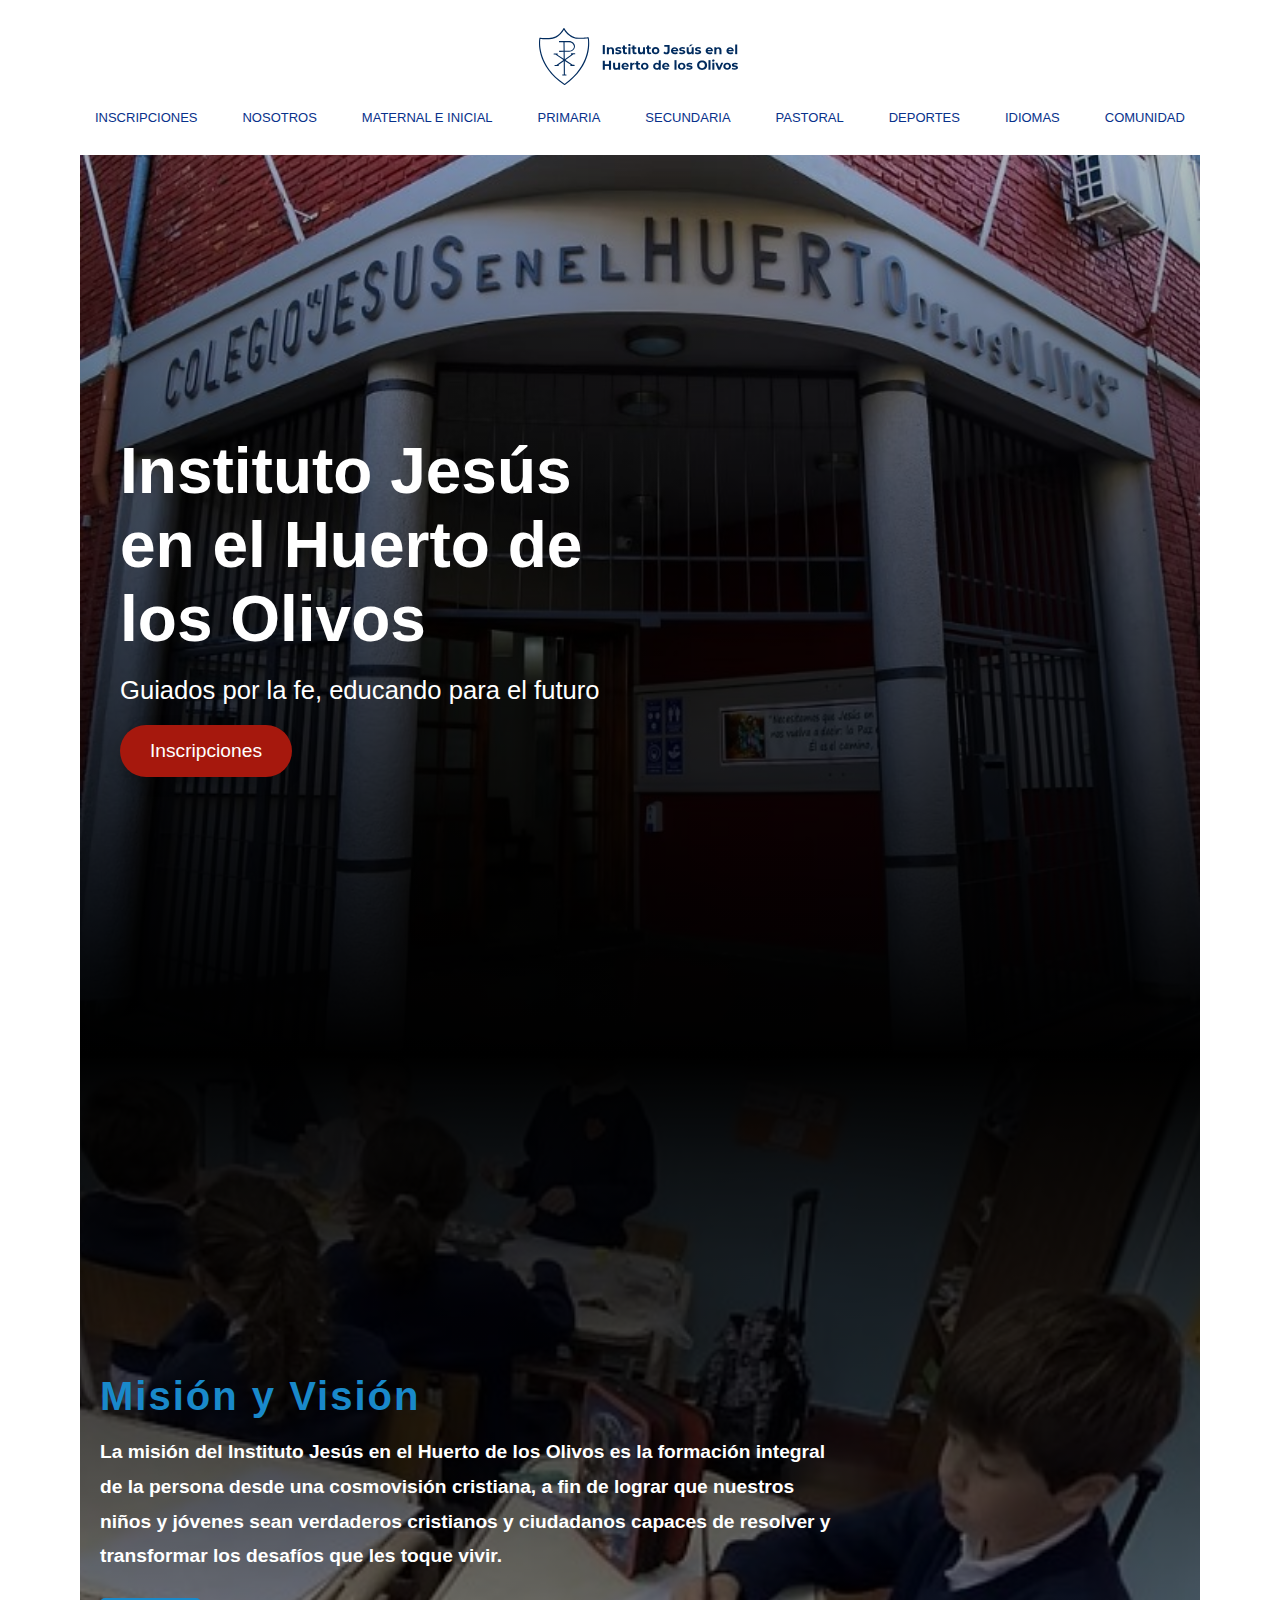
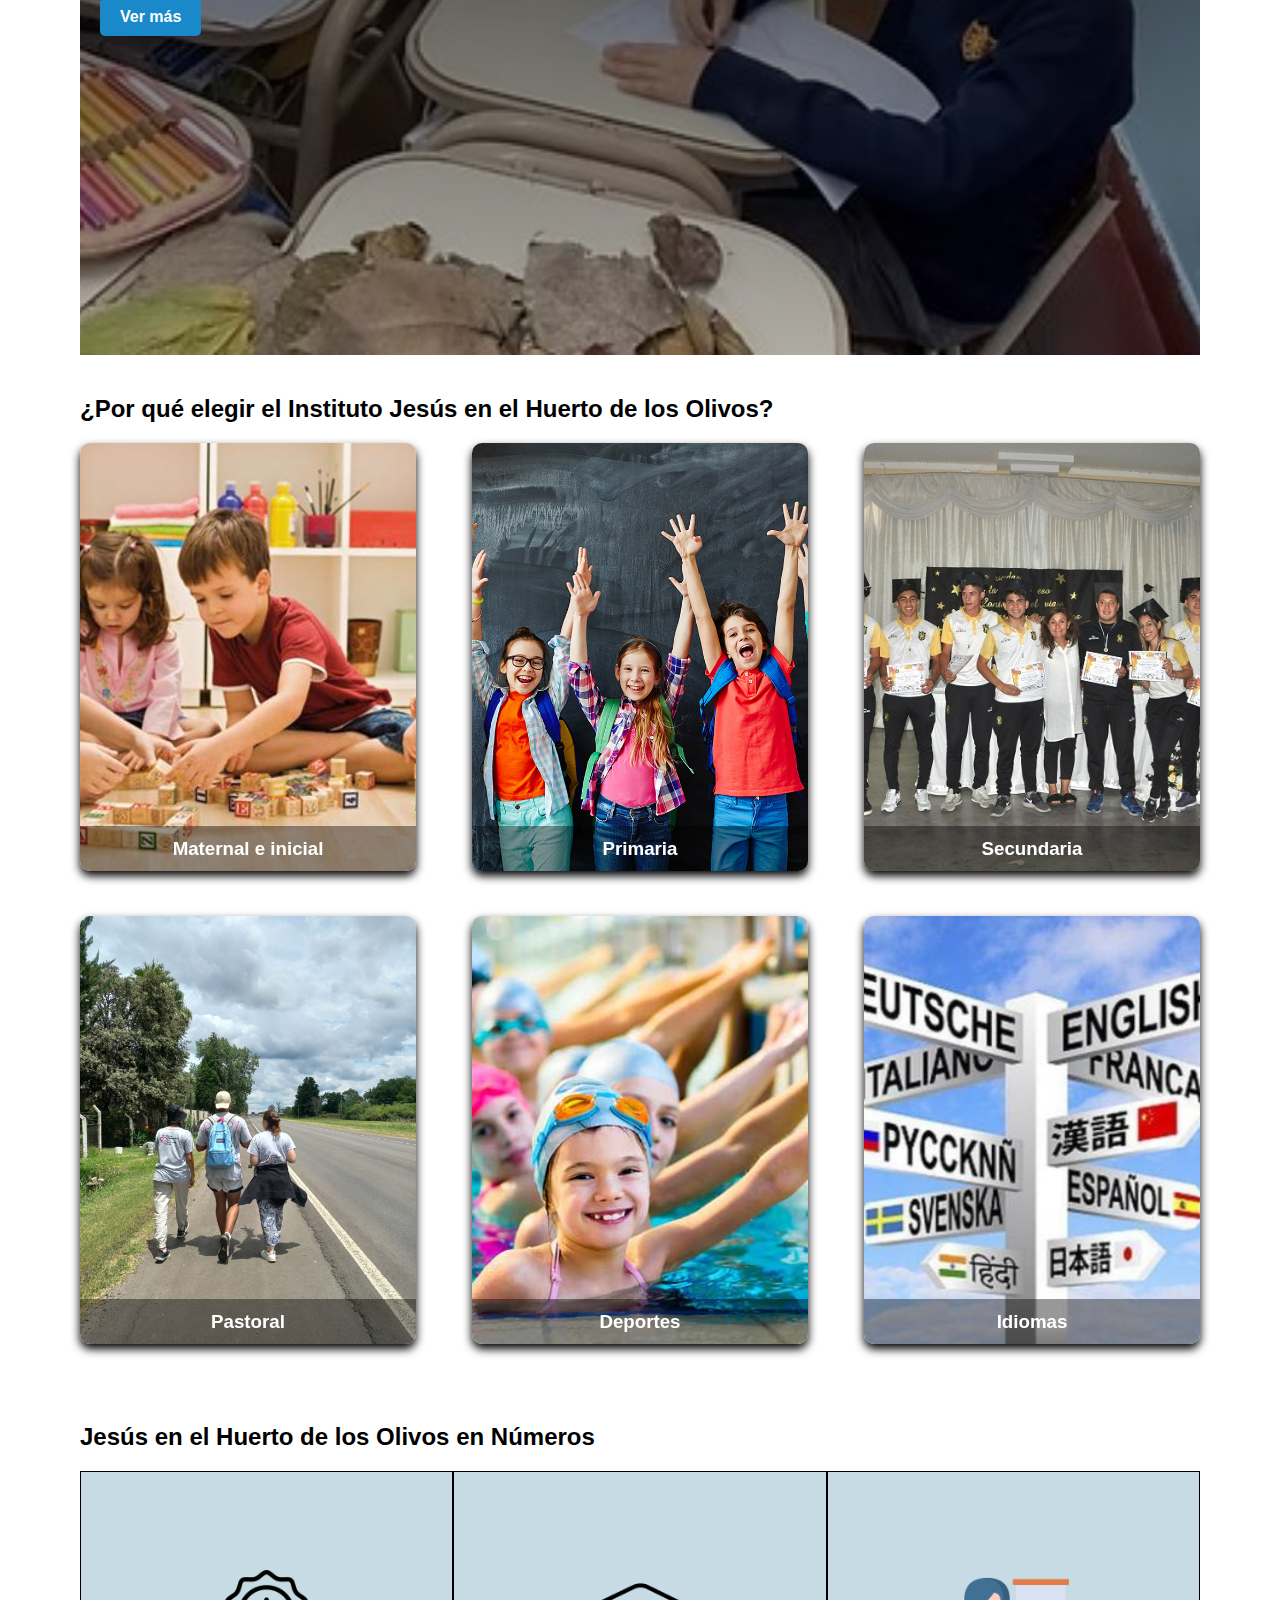
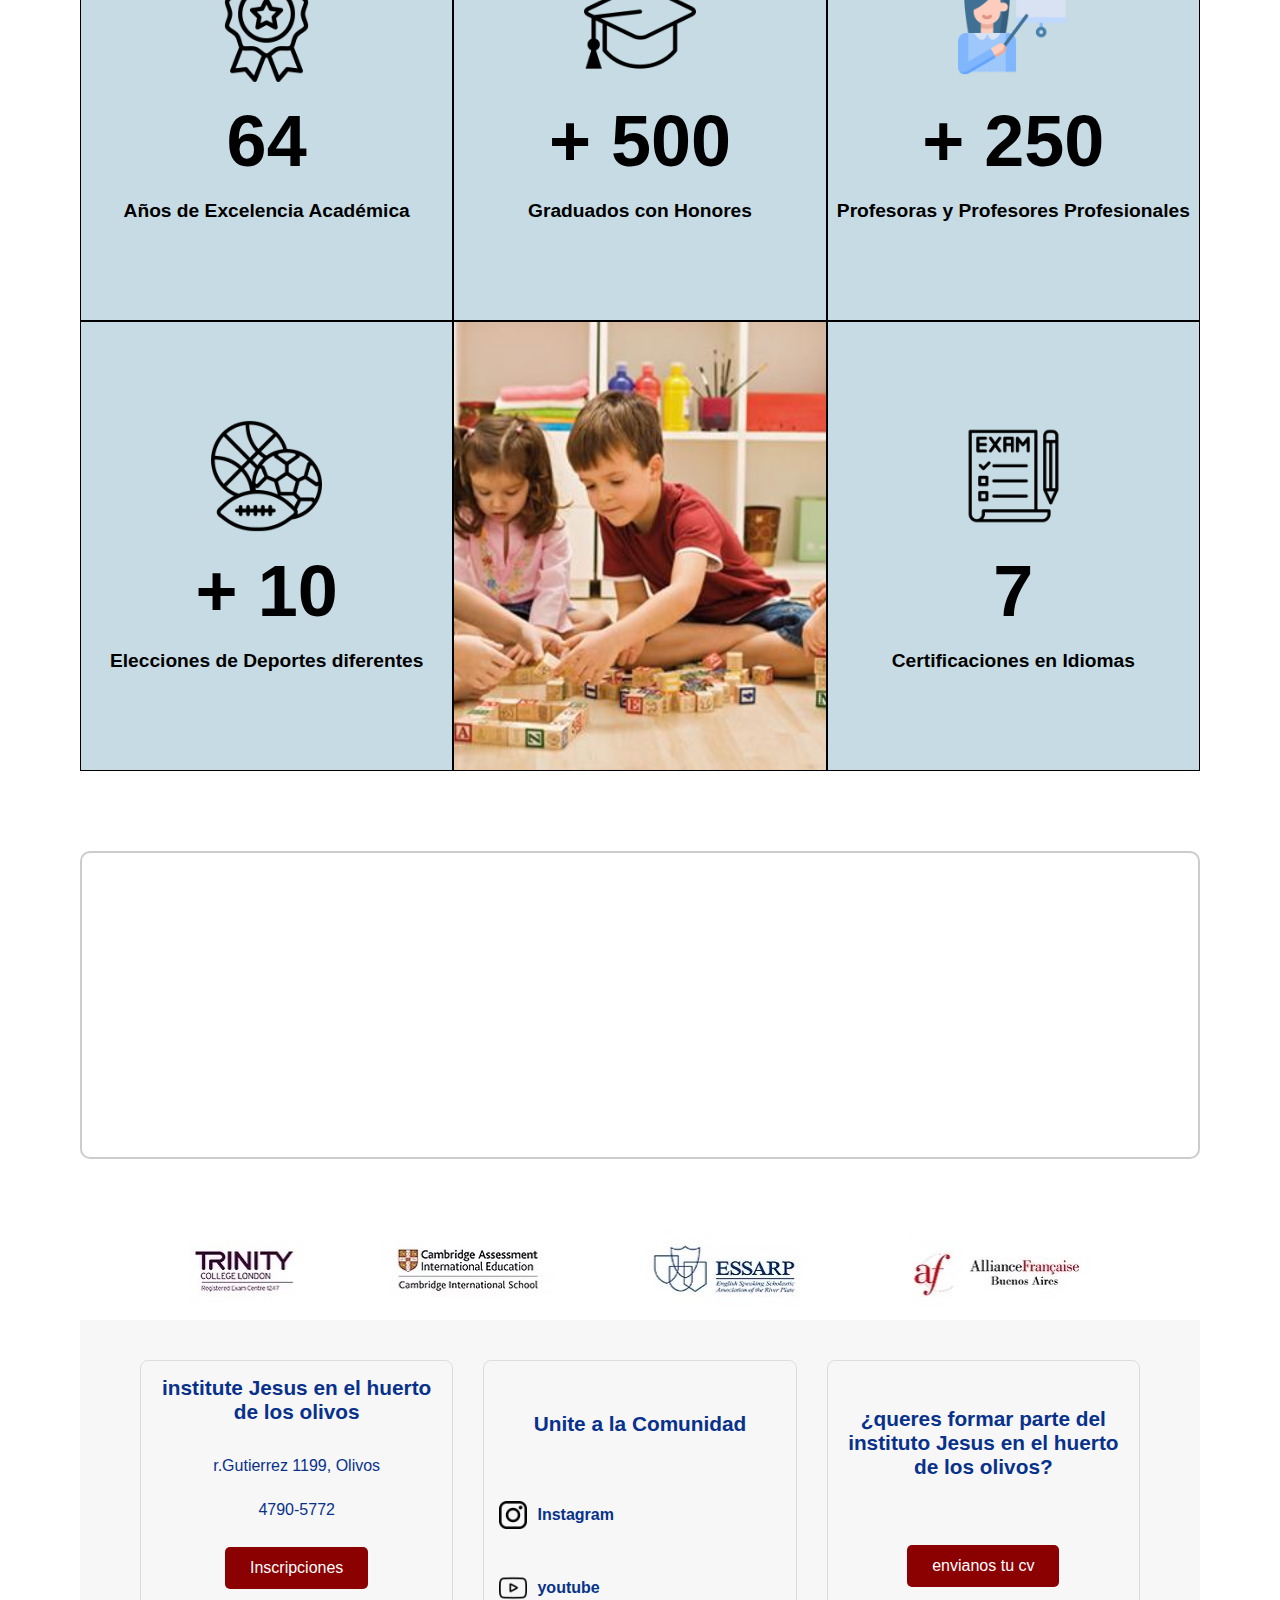
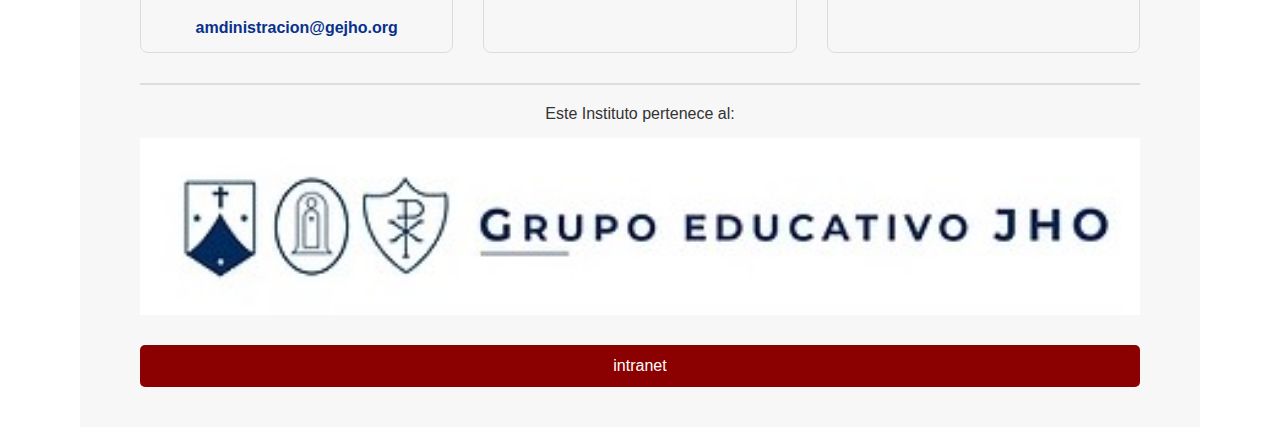
==== commit 31b1c420: "pagina principal terminada" ====
--- a/index.html
+++ b/index.html
@@ -5,7 +5,6 @@
     <meta name="viewport" content="width=device-width, initial-scale=1.0" />
     <title>Instituto JHO</title>
     <link rel="stylesheet" href="style.css" />
-    <link href="https://cdn.jsdelivr.net/npm/bootstrap@5.3.3/dist/css/bootstrap.min.css" rel="stylesheet" integrity="sha384-QWTKZyjpPEjISv5WaRU9OFeRpok6YctnYmDr5pNlyT2bRjXh0JMhjY6hW+ALEwIH" crossorigin="anonymous">
   </head>
   <body>
     <header class="navbar">
@@ -53,29 +52,6 @@
         </p>
         <a href="#" class="cta-link">Ver más</a>
       </div>
-      <div class="mision-vision__imagen">
-        <div id="carouselExample" class="carousel slide">
-          <div class="carousel-inner">
-            <div class="carousel-item active">
-              <img src="./img/dos-ninos-estudiando-juntos-escritorio_1280516-40991.jpg" class="d-block w-100" alt="...">
-            </div>
-            <div class="carousel-item">
-              <img src="./img/depositphotos_7811603-stock-photo-little-girl.jpg" class="d-block w-100" alt="...">
-            </div>
-            <div class="carousel-item">
-              <img src="./img/manos_pintadas.jpg" class="d-block w-100" alt="...">
-            </div>
-          </div>
-          <button class="carousel-control-prev" type="button" data-bs-target="#carouselExample" data-bs-slide="prev">
-            <span class="carousel-control-prev-icon" aria-hidden="true"></span>
-            <span class="visually-hidden">Previous</span>
-          </button>
-          <button class="carousel-control-next" type="button" data-bs-target="#carouselExample" data-bs-slide="next">
-            <span class="carousel-control-next-icon" aria-hidden="true"></span>
-            <span class="visually-hidden">Next</span>
-          </button>
-        </div>
-    </div>
     </section>
 
     <section id="secciones">
@@ -192,22 +168,22 @@
       <div class="grid" id="grid__enNumeros">
         <div class="card enNumeros">
           <img src="./img/badge.png" alt="" />
-          <div class="contador_cantidad" data-cantidad-total="64">0</div>
+          <div class="contador_cantidad" data-cantidad-total="64">64</div>
           <p>Años de Excelencia Académica</p>
         </div>
         <div class="card enNumeros">
           <img src="./img/graduation-cap.png" alt="" />
-          <div class="contador_cantidad" data-cantidad-total="500">0</div>
+          <div class="contador_cantidad" data-cantidad-total="500">+ 500</div>
           <p>Graduados con Honores</p>
         </div>
         <div class="card enNumeros">
           <img src="./img/female.png" alt="" />
-          <div class="contador_cantidad" data-cantidad-total="250">0</div>
+          <div class="contador_cantidad" data-cantidad-total="250">+ 250</div>
           <p>Profesoras y Profesores Profesionales</p>
         </div>
         <div class="card enNumeros">
           <img src="./img/sports.png" alt="" />
-          <div class="contador_cantidad" data-cantidad-total="10">0</div>
+          <div class="contador_cantidad" data-cantidad-total="10">+ 10</div>
           <p>Elecciones de Deportes diferentes</p>
         </div>
         <div class="card enNumeros">
@@ -217,7 +193,7 @@
         </div>
         <div class="card enNumeros">
           <img src="./img/exam.png" alt="" />
-          <div class="contador_cantidad" data-cantidad-total="7">0</div>
+          <div class="contador_cantidad" data-cantidad-total="7">7</div>
           <p>Certificaciones en Idiomas</p>
         </div>
       </div>
@@ -269,6 +245,5 @@
       </div>
     </footer>
     <script src="script.js"></script>
-    <script src="https://cdn.jsdelivr.net/npm/bootstrap@5.3.3/dist/js/bootstrap.bundle.min.js" integrity="sha384-YvpcrYf0tY3lHB60NNkmXc5s9fDVZLESaAA55NDzOxhy9GkcIdslK1eN7N6jIeHz" crossorigin="anonymous"></script>
   </body>
 </html>
--- a/style.css
+++ b/style.css
@@ -80,7 +80,7 @@
   align-items: center;
   text-wrap: wrap;
   justify-content: space-between;
-  background: linear-gradient(to right,rgba(0, 0, 0, 0.5),rgba(0,0,0,0.5)),url(./img/esquina.jpg);
+  background: linear-gradient(to bottom, rgb(0 0 0 / 0.25),rgb(0 0 0 /1)),url(./img/esquina.jpg);
   color: white;
   background-size: cover;
   background-position: center;
@@ -142,21 +142,54 @@
 .mision-vision{
   display: flex;
   flex-direction: column;
+  align-items: start;
+  justify-content:center;
   height: 100vh;
-  background-color: rgba(44, 132, 173, 0.5);
-  margin: 2% 0;
+  background:linear-gradient(to top , rgb(0 0 0 / .25), rgb(0 0 0 / 1)),url(./img/dos-ninos-estudiando-juntos-escritorio_1280516-40991.jpg);
+  background-size: cover;
+  background-position: center;
   
 }
-.mision-vision__imagen{
-  display: flex;
-  justify-content: center;
-  align-items: center;
-}
-
-.mision-vision__imagen img{
-  width: 100%;
-
-}
+.mision-vision__contenido {
+    color: #fff;
+    font-weight: bold;
+    text-align: start;
+    width: 70%;
+    max-width: 800px;
+    padding: 20px;
+    animation: fadeInUp 1.5s ease-in-out;
+  }
+  .mision-vision__contenido h2 {
+    font-size: 2.5rem;
+    margin-bottom: 1rem;
+    letter-spacing: 2px;
+  }
+  .mision-vision__contenido h2 {
+    font-size: 2.5rem;
+    margin-bottom: 1rem;
+    color: #1989ca;
+  }
+  .mision-vision__contenido p {
+    font-size: 1.2rem;
+    line-height: 1.8;
+    margin-bottom: 1.5rem;
+  }
+
+  .mision-vision__contenido .cta-link {
+    display: inline-block;
+    padding: 10px 20px;
+    font-size: 1rem;
+    color: #fff;
+    background: #1989ca;
+    border-radius: 5px;
+    text-decoration: none;
+    font-weight: bold;
+    transition: background 0.3s ease;
+  }
+  
+  .mision-vision__contenido .cta-link:hover {
+    background: #08318b;
+  }
 
 /*vamos a las secciones*/
 
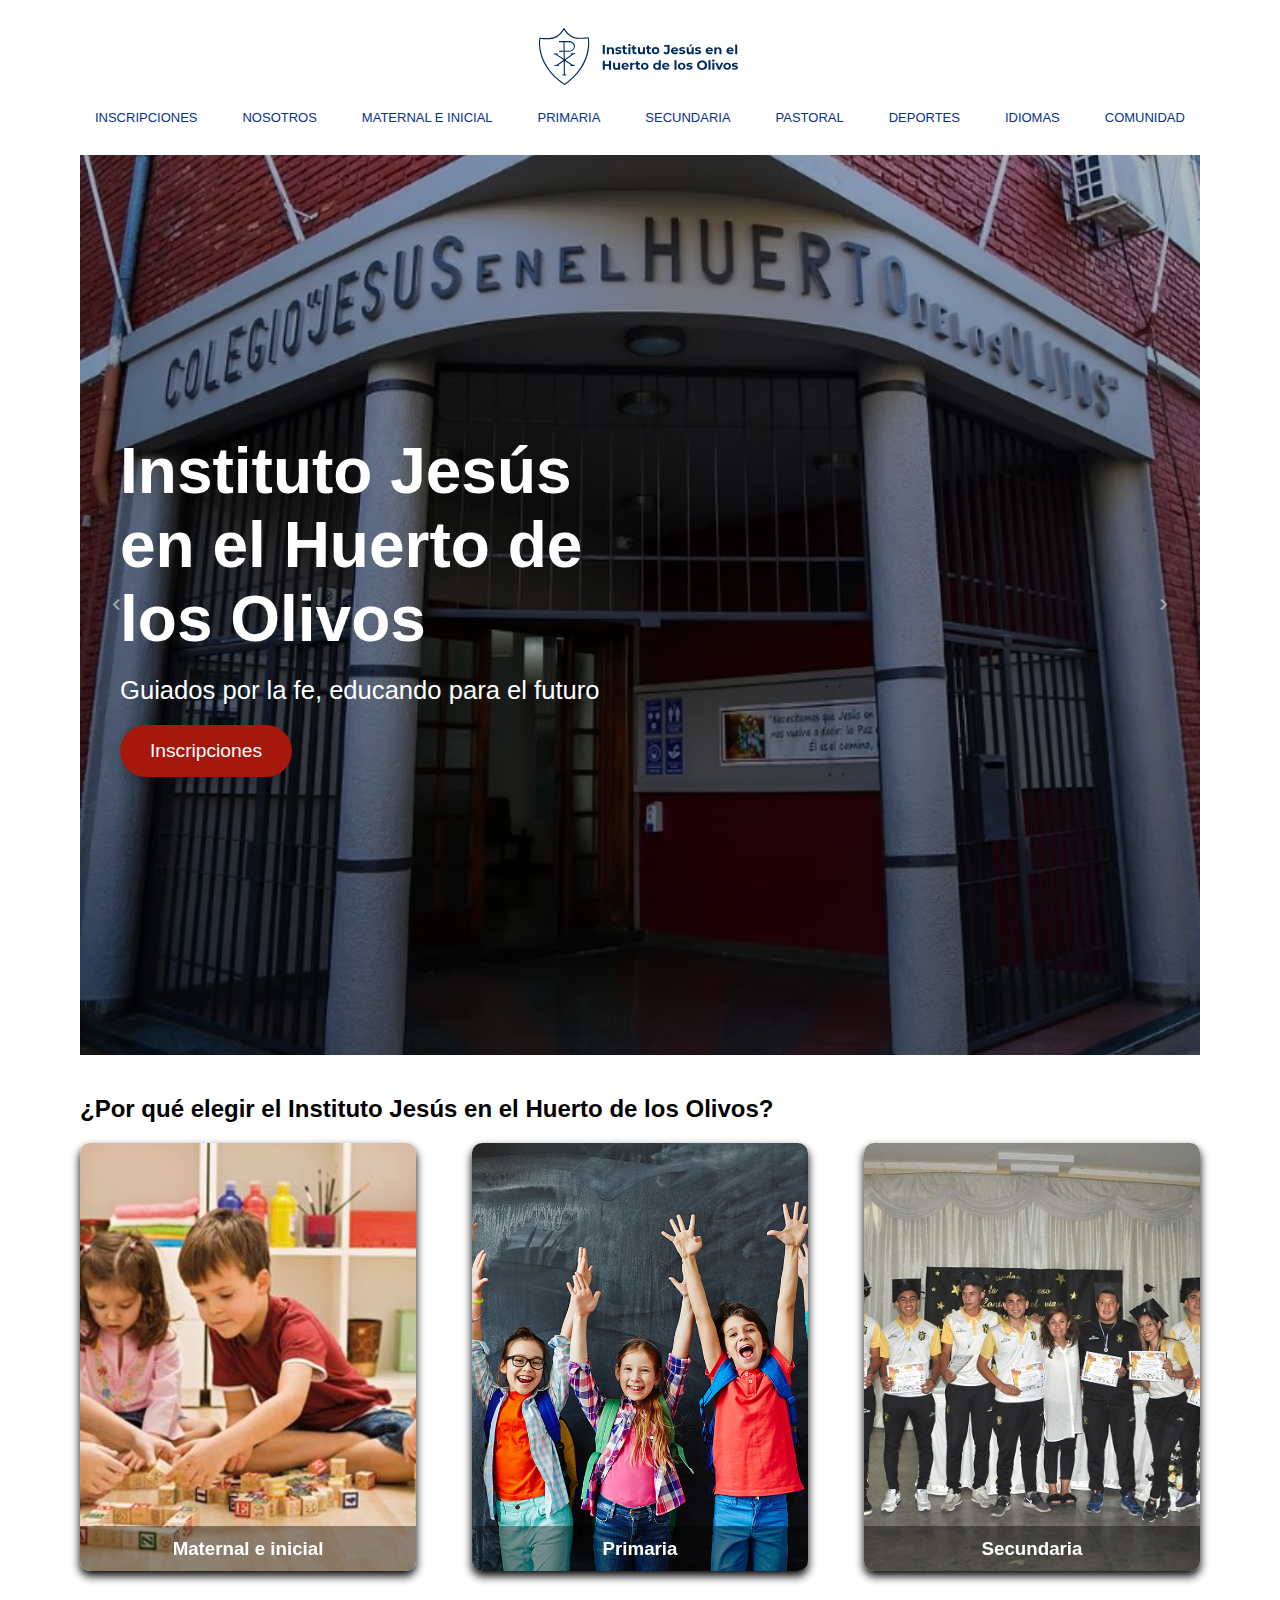
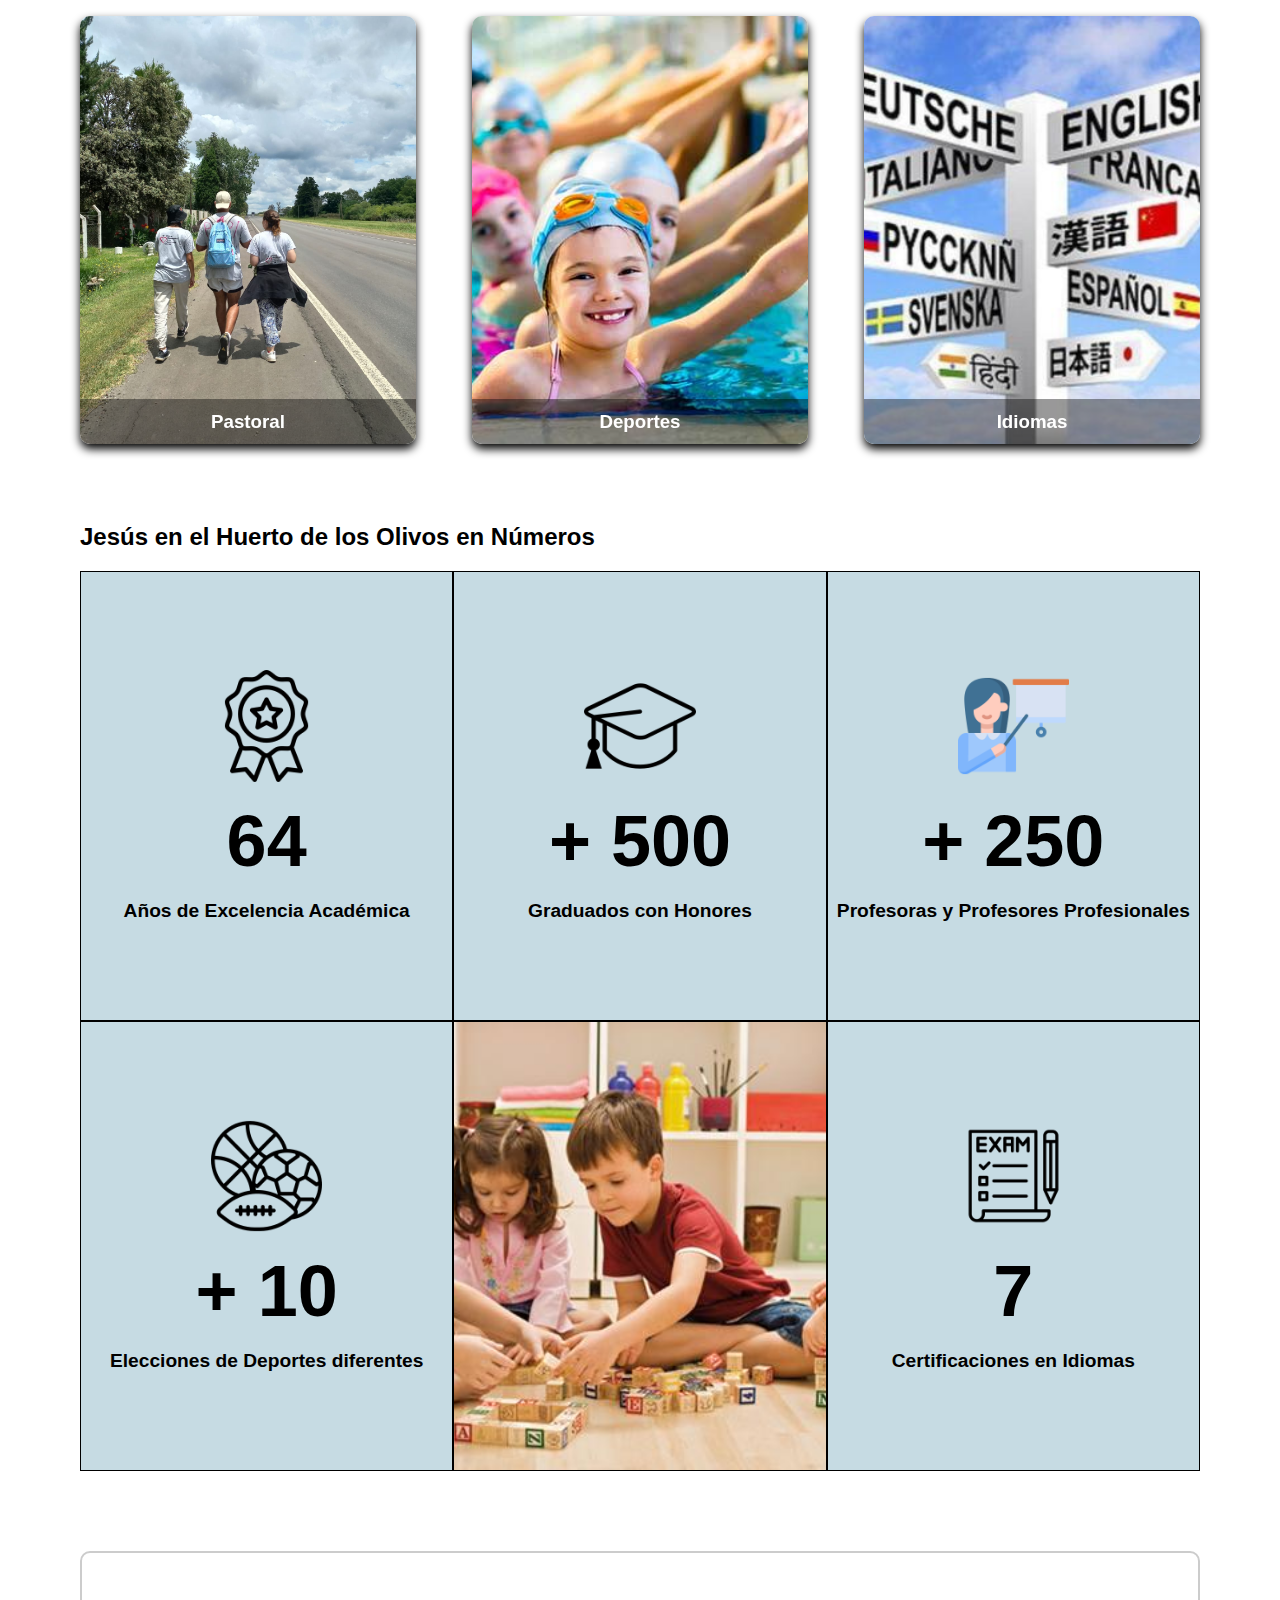
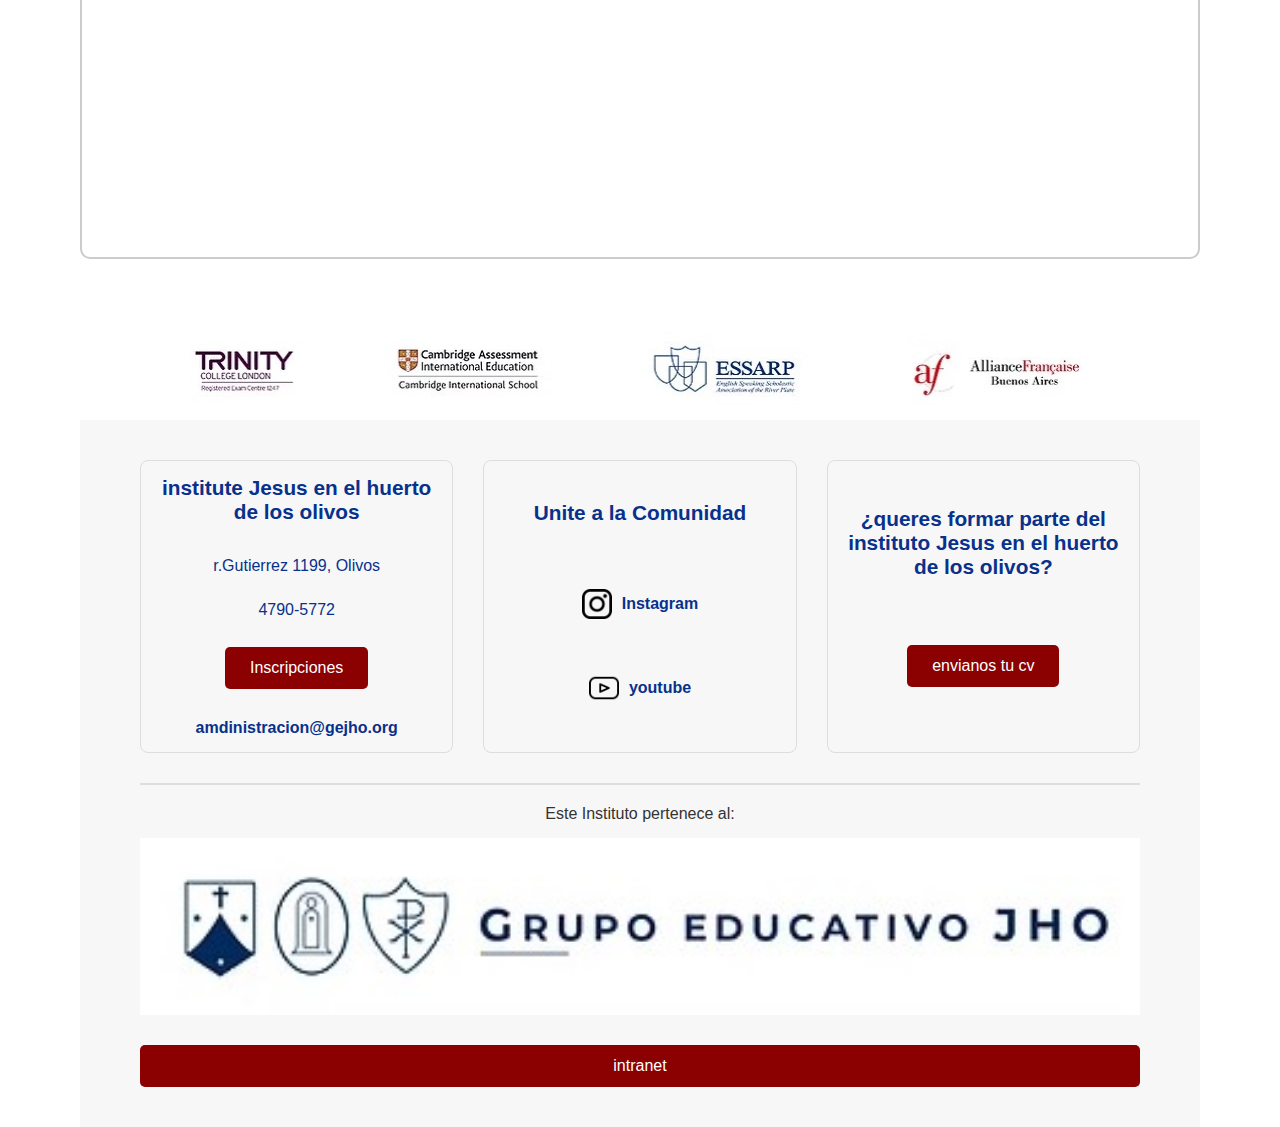
==== commit 85ef6c24: "pagina_principal" ====
--- a/index.html
+++ b/index.html
@@ -5,54 +5,51 @@
     <meta name="viewport" content="width=device-width, initial-scale=1.0" />
     <title>Instituto JHO</title>
     <link rel="stylesheet" href="style.css" />
+    <link href='https://unpkg.com/boxicons@2.1.4/css/boxicons.min.css' rel='stylesheet'>
+    <link rel="preconnect" href="https://fonts.googleapis.com">
+<link rel="preconnect" href="https://fonts.gstatic.com" crossorigin>
+<link href="https://fonts.googleapis.com/css2?family=Montserrat:ital,wght@0,100..900;1,100..900&display=swap" rel="stylesheet">
+
   </head>
   <body>
-    <header class="navbar">
-      <div class="navbar__img">
-        <img src="./img/jho_img.png" alt="Logo del instituto" />
-      </div>
-      <div class="navbar_complete">
-        <input type="checkbox" id="menu-toggle">
-        <label for="menu-toggle" class="menu-icon">
-          <div class="line"></div>
-          <div class="line"></div>
-          <div class="line"></div>
-        </label>
-        <ul class="navbar__list">
-          <li class="navbar__item">Inscripciones</li>
-          <li class="navbar__item">Nosotros</li>
-          <li class="navbar__item">Maternal e Inicial</li>
-          <li class="navbar__item">Primaria</li>
-          <li class="navbar__item">Secundaria</li>
-          <li class="navbar__item">Pastoral</li>
-          <li class="navbar__item">Deportes</li>
-          <li class="navbar__item">Idiomas</li>
-          <li class="navbar__item">Comunidad</li>
-        </ul>
-      </div>
-    </header>
-
-    <section class="presentacion">
-      <div class="presentacion__contenido">
-        <h1>Instituto Jesús en el Huerto de los Olivos</h1>
-        <p>Guiados por la fe, educando para el futuro</p>
-        <button class="cta-button">Inscripciones</button>
-      </div>
-    </section>
-
-    <section class="mision-vision">
-      <div class="mision-vision__contenido">
-        <h2>Misión y Visión</h2>
-        <p>
-          La misión del Instituto Jesús en el Huerto de los Olivos es la
-          formación integral de la persona desde una cosmovisión cristiana, a
-          fin de lograr que nuestros niños y jóvenes sean verdaderos cristianos
-          y ciudadanos capaces de resolver y transformar los desafíos que les
-          toque vivir.
-        </p>
-        <a href="#" class="cta-link">Ver más</a>
-      </div>
-    </section>
+      <!-- asi se ponen los componentes, llamo al que deseo con el id y con js utilizando fetch + la ubicacion del archivo -->
+      <div id="navbar"></div> 
+      <script>
+      fetch('components/navbar.html') 
+          .then(response => response.text())
+          .then(data => document.getElementById('navbar').innerHTML = data);
+      </script>
+      <!-- hasta aca -->
+      <div class="cointainer-carrousel">
+        <div class="carrousel" id="slider">
+          <section class="slider-section">
+            <section class="presentacion">
+              <div class="presentacion__contenido">
+                <h1>Instituto Jesús en el Huerto de los Olivos</h1>
+                <p>Guiados por la fe, educando para el futuro</p>
+                <button class="cta-button">Inscripciones</button>
+              </div>
+            </section>
+          </section>
+          <section class="slider-section">
+          <section class="mision-vision">
+            <div class="mision-vision__contenido">
+              <h2>Misión y Visión</h2>
+              <p>
+                La misión del Instituto Jesús en el Huerto de los Olivos es la
+                formación integral de la persona desde una cosmovisión cristiana, a
+                fin de lograr que nuestros niños y jóvenes sean verdaderos cristianos
+                y ciudadanos capaces de resolver y transformar los desafíos que les
+                toque vivir.
+              </p>
+              <a href="#" class="cta-link">Ver más</a>
+            </div>
+          </section>
+         </section>
+        </div>
+        <div class="btn-left"><i class='bx bx-chevron-left'></i></div>
+        <div class="btn-right"><i class='bx bx-chevron-right'></i></div>
+      </div>
 
     <section id="secciones">
       <h2>¿Por qué elegir el Instituto Jesús en el Huerto de los Olivos?</h2>
@@ -215,35 +212,12 @@
     <section class="certificados">
       <img src="./img/certificados__img.jpg" alt="" />
     </section>
-    <footer>
-      <section class="nuestra__info">
-        <div class="informacion__contacto">
-          <h3>institute Jesus en el huerto de los olivos</h3>
-          <p>r.Gutierrez 1199, Olivos</p>
-          <p>4790-5772</p>
-          <button>Inscripciones</button>
-          <a href="#">amdinistracion@gejho.org</a>
-        </div>
-        <div class="comunidad">
-          <h3>Unite a la Comunidad</h3>
-          <a href="http://"
-            ><img src="./img/logotipo-de-instagram.png" alt="" /> Instagram</a
-          >
-          <a href="http://"><img src="./img/youtube.png" alt="" />youtube</a>
-        </div>
-        <div class="unirse_al_Gejho">
-          <h3>
-            ¿queres formar parte del instituto Jesus en el huerto de los olivos?
-          </h3>
-          <button>envianos tu cv</button>
-        </div>
-      </section>
-      <div class="intranet">
-        <p>Este Instituto pertenece al:</p>
-        <img src="./img/grupo_educativo.jpg" alt="" />
-        <button>intranet</button>
-      </div>
-    </footer>
+    <div id="footer"></div> 
+      <script>
+      fetch('components/footer.html') 
+          .then(response => response.text())
+          .then(data => document.getElementById('footer').innerHTML = data);
+      </script>
     <script src="script.js"></script>
   </body>
 </html>
--- a/style.css
+++ b/style.css
@@ -74,13 +74,56 @@
   transition: color 0.3s ease; /* Añade una transición suave */
 }
 /* Sección Presentación */
+.cointainer-carrousel{
+  position: relative;
+  width: 100%;
+  height: 100vh;
+  overflow: hidden;
+}
+.carrousel{
+width: 200%;
+height: 100%;
+display: flex;
+}
+.slider-section{
+  width: calc(100%/2);
+  height: 100%;
+}
+
+.btn-left,
+.btn-right{
+  display: flex;
+  position: absolute;
+  top: 50%;
+  font-size: 1.5rem;
+  background-color: transparent;
+  border-radius: 50%;
+  padding: 5px;
+  font-weight: 600;
+  cursor: pointer;
+  color: #ffffff81;
+  transform: translate(0,-50%);
+  transition: .5s ease;
+  user-select: none;
+}
+.btn-left{
+  left: 20px;
+}
+
+.btn-right{
+  right: 20px;
+}
+.btn-left:hover,
+.btn-right:hover{
+  background-color: #3333;
+}
 .presentacion {
   display: flex;
   height: 100vh;
   align-items: center;
   text-wrap: wrap;
   justify-content: space-between;
-  background: linear-gradient(to bottom, rgb(0 0 0 / 0.25),rgb(0 0 0 /1)),url(./img/esquina.jpg);
+  background: linear-gradient(to bottom, rgb(0 0 0 / 0.25),rgb(0 0 0 /0.50)),url(./img/esquina.jpg);
   color: white;
   background-size: cover;
   background-position: center;
@@ -141,23 +184,20 @@
 /*Mision y vision*/
 .mision-vision{
   display: flex;
-  flex-direction: column;
-  align-items: start;
-  justify-content:center;
   height: 100vh;
-  background:linear-gradient(to top , rgb(0 0 0 / .25), rgb(0 0 0 / 1)),url(./img/dos-ninos-estudiando-juntos-escritorio_1280516-40991.jpg);
+  align-items: center;
+  text-wrap: wrap;
+  justify-content: space-between;
+  color: white;
+  background-position: center;
+  padding: 40px;
+  gap: 15%;
+  background:linear-gradient(to bottom , rgb(0 0 0 / .25), rgb(0 0 0 / 0.50)),url(./img/dos-ninos-estudiando-juntos-escritorio_1280516-40991.jpg);
   background-size: cover;
-  background-position: center;
-  
 }
 .mision-vision__contenido {
-    color: #fff;
-    font-weight: bold;
-    text-align: start;
-    width: 70%;
-    max-width: 800px;
-    padding: 20px;
-    animation: fadeInUp 1.5s ease-in-out;
+  max-width: 50%;
+  text-align: left;
   }
   .mision-vision__contenido h2 {
     font-size: 2.5rem;
@@ -165,14 +205,13 @@
     letter-spacing: 2px;
   }
   .mision-vision__contenido h2 {
-    font-size: 2.5rem;
-    margin-bottom: 1rem;
-    color: #1989ca;
+    font-size: 4rem; /* Título más grande */
+    font-weight: bold;
+    margin: 0 0 20px;
   }
   .mision-vision__contenido p {
-    font-size: 1.2rem;
-    line-height: 1.8;
-    margin-bottom: 1.5rem;
+    font-size: 1.6rem;
+  margin-bottom: 20px;
   }
 
   .mision-vision__contenido .cta-link {
@@ -467,18 +506,26 @@
   transform: scale(1.05); /* Ligero aumento en hover */
 }
 .comunidad img {
-  width: 10%;
-}
-.comunidad img :first-child {
-  width: 2%;
+  width: 30px; /* Tamaño ajustado del icono */
+  height: auto;
 }
 .comunidad a {
   display: flex;
   align-items: center;
-  gap: 10px;
-}
+  justify-content: center; /* Centra horizontalmente */
+  gap: 10px; /* Espacio entre el icono y el texto */
+  width: 200px; /* Ajusta el ancho para que todos sean iguales */
+  padding: 10px;
+  border-radius: 5px;
+  text-decoration: none;
+  color: black;
+  transition: background-color 0.3s ease, transform 0.2s ease;
+}
+
 .comunidad a:hover {
-  text-decoration: underline;
+  background-color: #8b0000; /* Fondo rojo en hover */
+  color: white; /* Texto en blanco */
+  text-decoration: none; /* Evita subrayado */
 }
 .intranet button:hover {
   background-color: #a6180d;
@@ -631,21 +678,27 @@
 }
 
 @media (max-width: 768px) {
-  .presentacion {
+  .presentacion,
+  .mision-vision {
     justify-content: center;
     flex-direction: column; /* Cambiar la dirección del flex a columna */
     padding: 20px; /* Reducir el padding en pantallas pequeñas */
   }
 
-  .presentacion__contenido {
+  .presentacion__contenido,
+  .mision-vision {
     text-align: center; /* Asegura que el contenido esté centrado en pantallas pequeñas */
   }
 
   .presentacion h1 {
     font-size: 2.5rem; /* Reducir el tamaño del título */
   }
-
-  .presentacion p {
+  .mision-vision h2{
+    font-size: 2.5rem; /* Reducir el tamaño del título */
+  }
+
+  .presentacion,
+  .mision-vision p {
     font-size: 1.5rem; /* Reducir el tamaño del texto */
   }
 
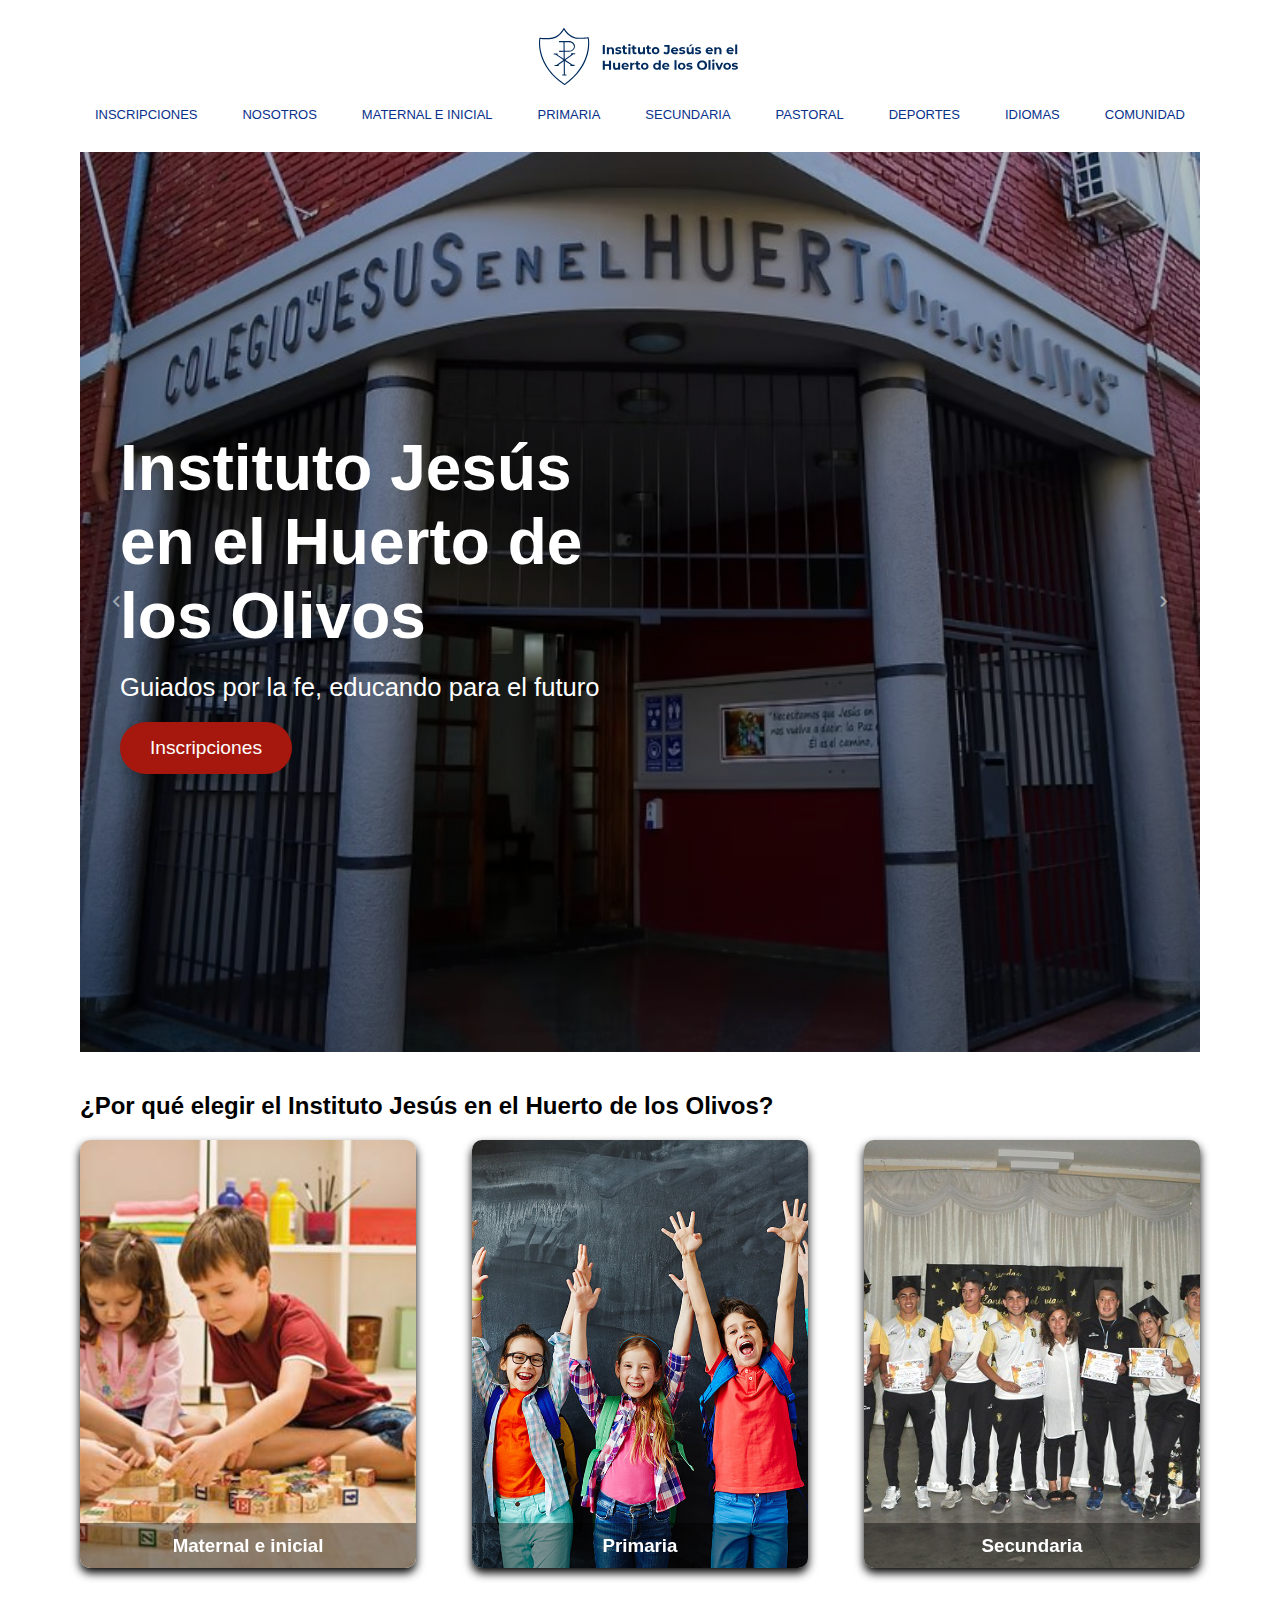
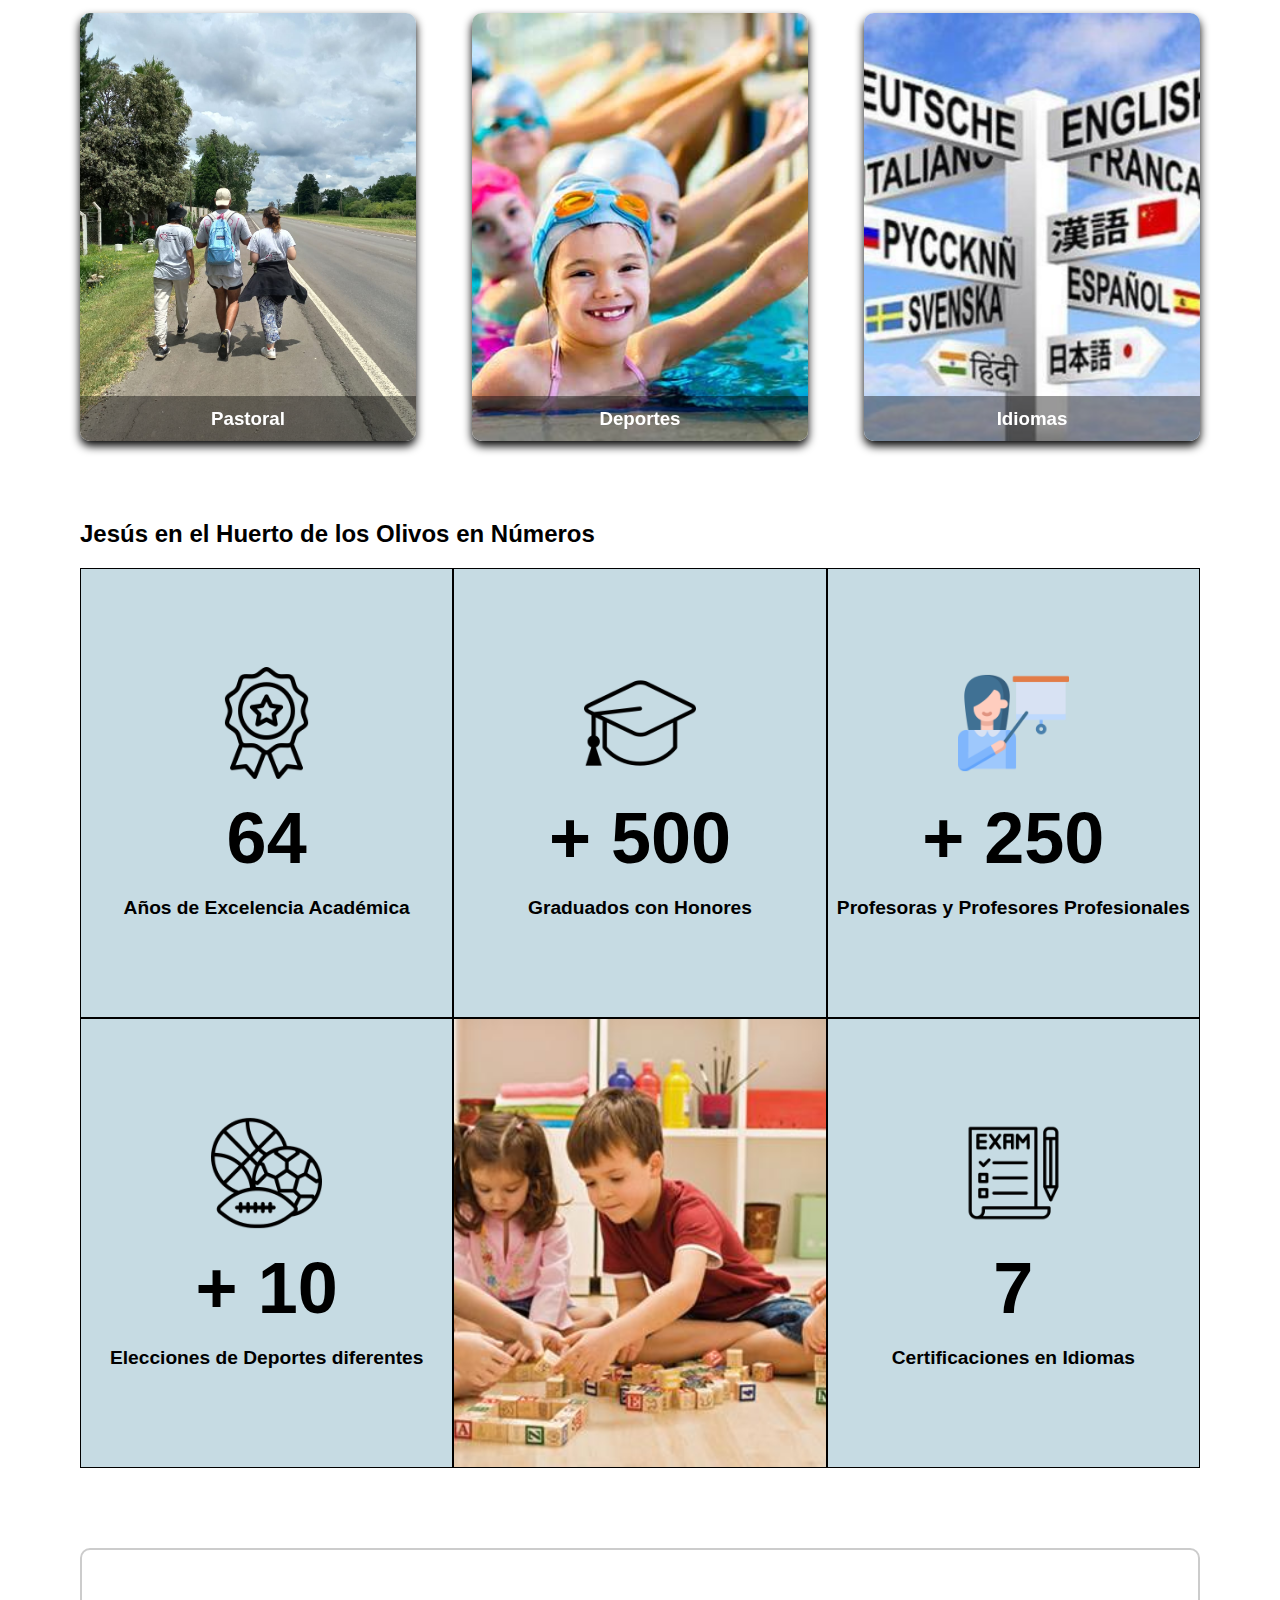
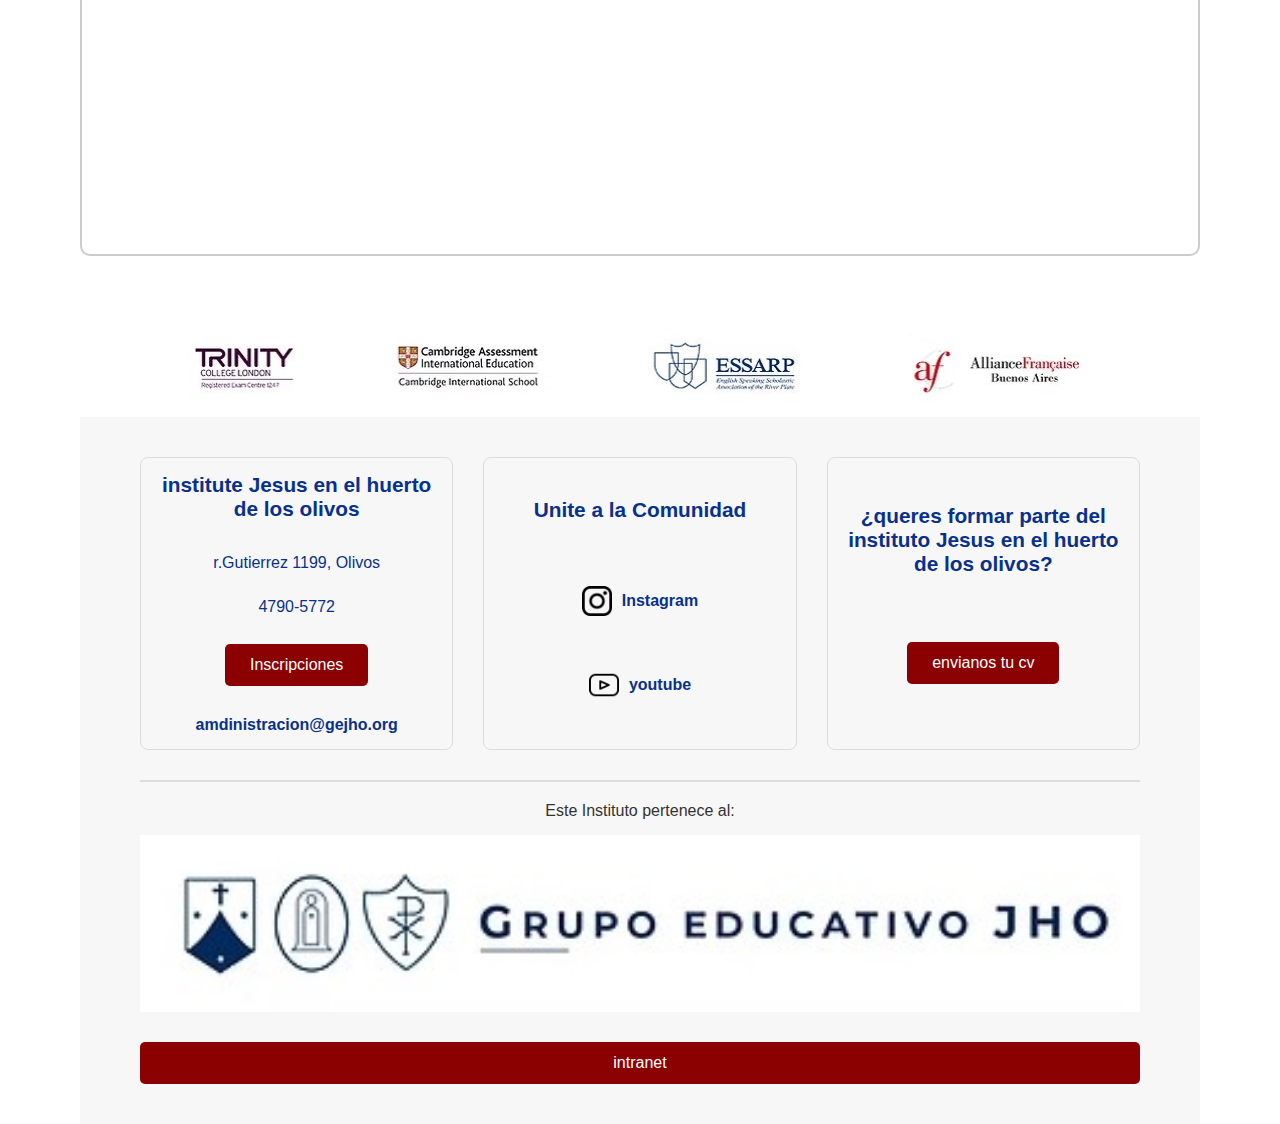
==== commit b0838c90: "secundaria y inscripciones" ====
--- a/index.html
+++ b/index.html
@@ -103,7 +103,7 @@
               competencias y habilidades socioemocionales que les permitan
             </p>
             <div class="link_categorias">
-              <a href="#">Ver mas...</a>
+              <a href="./secundaria.html">Ver mas...</a>
             </div>
           </div>
         </div>
--- a/style.css
+++ b/style.css
@@ -5,9 +5,20 @@
   box-sizing: border-box;
 }
 
+body {
+  opacity: 0;
+  transition: opacity 0.8s ease-in-out;
+}
+
+body.fade-in {
+  opacity: 1;
+}
+
+
+
 html,
 body {
-  font-family: Arial, sans-serif;
+  font-family: 'Poppins', sans-serif;
   width: 100%;
   height: 100%;
   padding: 10px 40px;
@@ -18,6 +29,10 @@
 .navbar {
   display: flex;
   flex-direction: column;
+}
+
+.navbar a{
+  text-decoration: none;
 }
 
 .navbar__img {
@@ -631,6 +646,11 @@
   background-color: white;
 }
 
+.navbar__img{
+  display: flex;
+  width: 100%;
+}
+
 .navbar{
   padding: 16px;
 }
@@ -735,4 +755,147 @@
 }
 
 
-
+/*EMEPZAMOS SECUNDARIA*/
+
+.containerSecundaria {
+  display: flex;
+  align-items: stretch; /* Hace que ambos elementos tengan la misma altura */
+  justify-content: center;
+  flex-wrap: wrap;
+  min-height: 100vh;
+  margin-bottom: 10%;
+}
+
+.text-sectionSec{
+  flex: 1;
+  padding: 40px;
+  background-color: #E5F3FF;
+  color: #002147;
+  max-width: 50%;
+  display: flex;
+  flex-direction: column;
+  align-items: center;
+  justify-content:center;
+  gap: 10%;
+}
+
+#nuestraPropuesta,
+#familiaEscuela{
+  background-color:#8b0000;
+  color: white;
+}
+
+#inclusion{
+  background-color:#002147;
+  color: white;
+}
+.text-sectionSec h2{
+  font-size: 3rem;
+  font-weight: bold;
+}
+
+.text-sectionSec p{
+  font-size: 1rem;
+  margin-top: 10px;
+  line-height: 1.5;
+  font-weight: bold;
+}
+
+.text-sectionSec ul{
+  margin-top: 10px;
+  padding-left: 20px;
+}
+
+.text-sectionSec li{
+  margin-bottom: 5%;
+}
+.image-sectionSec{
+  flex: 1;
+  max-width: 50%;
+  display: flex;
+  align-items: center;
+  justify-content: center;
+}
+
+.image-sectionSec img {
+  width: 100%;
+  height: 100%;
+  object-fit: cover; /* Hace que la imagen ocupe todo el espacio sin deformarse */
+}
+
+@media (max-width: 768px) {
+  .containerSecundaria {
+      flex-direction: column;
+  }
+
+  .text-sectionSec,
+  .image-sectionSec {
+      max-width: 100%;
+      text-align: center;
+  }
+
+  .text-sectionSec {
+      padding: 20px;
+  }
+}
+
+
+
+/* INSCRIPCIONES */
+
+
+
+.inscripcionesContainer {
+  display: flex;
+  flex-direction: row;
+  background-color: #c6dbe3;
+  width: 100vw; /* Asegura que ocupe todo el ancho de la pantalla */
+  max-width: 100%;
+  overflow: hidden; /* Evita desbordamientos */
+  margin-top: 2%;
+  margin-bottom: 2%;
+}
+
+/* Ajuste del formulario */
+iframe {
+  flex: 1; /* Ocupa el espacio disponible */
+  max-width: 50%; /* Limita el ancho del formulario */
+  min-width: 400px; /* Evita que sea demasiado pequeño en pantallas reducidas */
+}
+
+/* Columna de imágenes */
+.imgColumn {
+  display: flex;
+  flex-direction: column;
+  gap: 2%;
+  flex: 1; /* Ocupa el espacio restante */
+  max-width: 50%;
+}
+
+/* Ajuste de imágenes */
+.imgContainerINS {
+  width: 100%;
+}
+
+.imgContainerINS img {
+  width: 100%;
+  height: 100%;
+  object-fit: cover; /* Mantiene la proporción sin deformarse */
+}
+
+/* RESPONSIVE */
+@media (max-width: 768px) {
+  .inscripcionesContainer {
+     height: 100vh;
+     display: flex;
+     justify-content: center;
+     align-items: center;
+  }
+  iframe, .imgColumn {
+      max-width: 100%;
+      height: 100%;
+  }
+  .imgContainerINS {
+      display: none;
+  }
+}